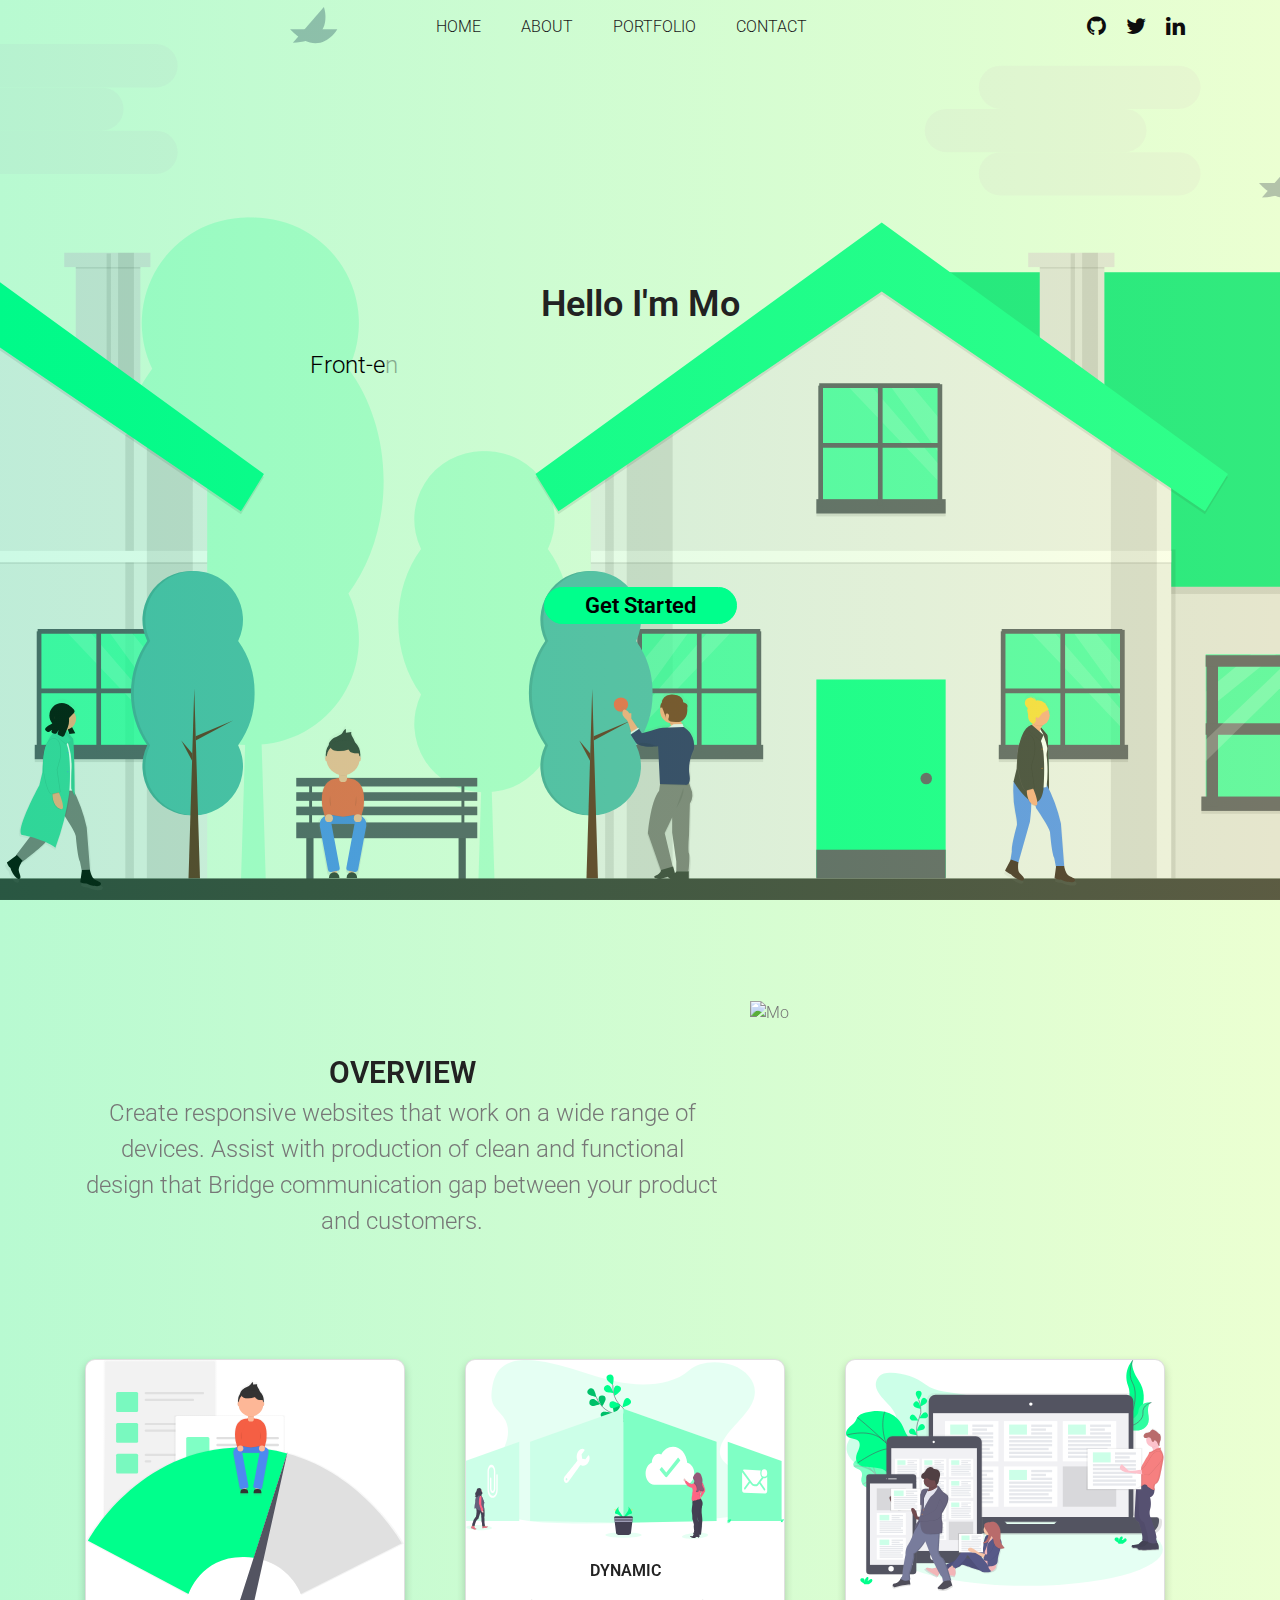
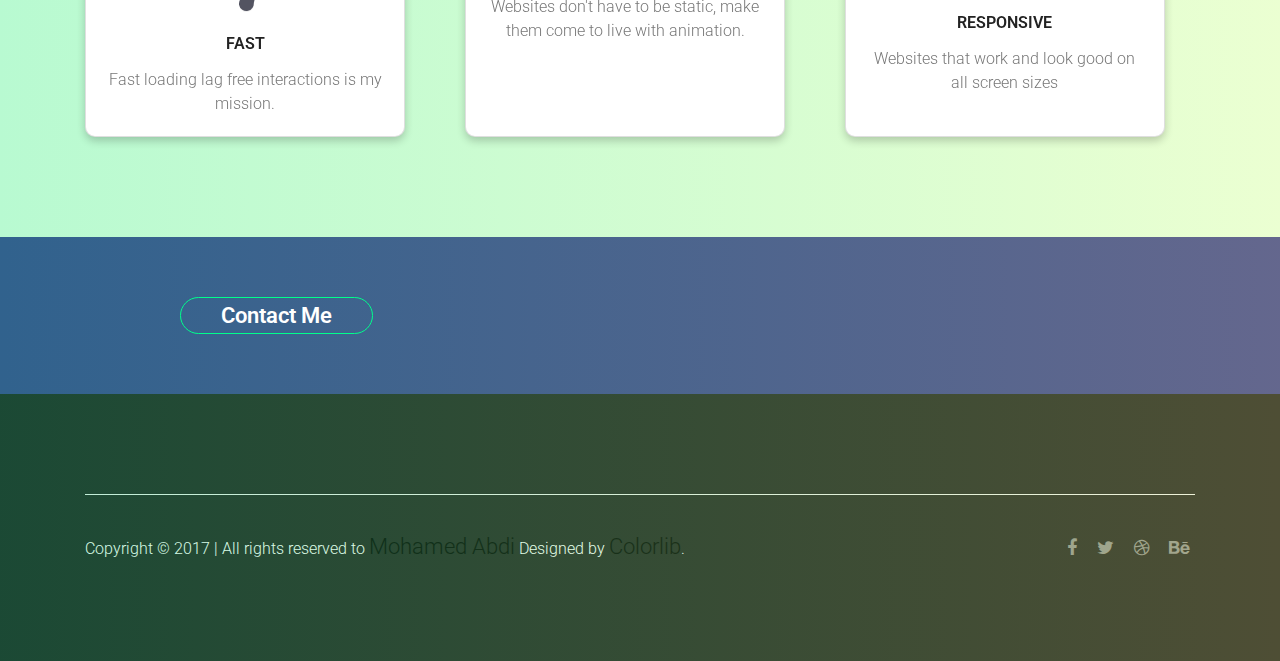
==== index.html @ d3dfbb05 "fixed contact me btn and remove unnecessary styling" ====
<!DOCTYPE html>
<html lang="en" class="no-js">
<head>
	<!-- Mobile Specific Meta -->
	<meta name="viewport" content="width=device-width, initial-scale=1.0">
	<!-- Favicon-->
	<link rel="shortcut icon" href="img/fav.png">
	<!-- Author Meta -->
	<meta name="author" content="Mo Abdi">
	<!-- Meta Description -->
	<meta name="description" content="">
	<!-- Meta Keyword -->
	<meta name="keywords" content="">
	<!-- meta character set -->
	<meta charset="UTF-8">
	<!-- Site Title -->
	<title>I'm Mo</title>

		<link href="https://fonts.googleapis.com/css?family=Poppins:300,500,600" rel="stylesheet">
		<!--
		CSS
		============================================= -->
		<!-- animation css -->
		<link rel="stylesheet" href="https://cdnjs.cloudflare.com/ajax/libs/animate.css/3.7.0/animate.min.css">
		<link href="https://unpkg.com/aos@2.3.1/dist/aos.css" rel="stylesheet">
		<!-- /animation -->
		<link rel="stylesheet" href="https://maxcdn.bootstrapcdn.com/bootstrap/4.0.0/css/bootstrap.min.css" integrity="sha384-Gn5384xqQ1aoWXA+058RXPxPg6fy4IWvTNh0E263XmFcJlSAwiGgFAW/dAiS6JXm" crossorigin="anonymous">
		<link rel="stylesheet" href="css/linearicons.css">
		<link rel="stylesheet" href="css/font-awesome.min.css">
		<link rel="stylesheet" href="css/animate.css">
		<link rel="stylesheet" href="css/bootstrap.css">
		<link rel="stylesheet" href="css/main.css">
		
	</head>
	<body>
		
		<!-- Start Header Area -->
		<header class="default-header">
			<div class="sticky-header">
				<div class="container">
					<div class="header-content d-flex justify-content-between align-items-center">
						<div class="logo">
							
						</div>
						<div class="right-bar d-flex align-items-center">
							<nav class="d-flex align-items-center ">
								<ul class="main-menu  animated fadeInDown delay-1s">
									<li><a href="#">Home</a></li>
									<li><a href="about.html">About</a></li>
									<li><a href="#protfolio">Portfolio</a></li>

									<li><a data-toggle="modal" data-target="#modalContactForm" href="#">Contact</a></li>
								</ul>
								<a href="#" class="mobile-btn"><span class="lnr lnr-menu"></span></a>
							</nav>
							
						</div>
						<div class="header-social animated flipInX delay-1s d-flex ">
								<a href="#"><i class="fa fa-github"></i></a>
								<a href="#"><i class="fa fa-twitter"></i></a>
								<a href="#"><i class="fa fa-linkedin"></i></a>
							</div>
						
					</div>
				</div>
			</div>
		</header>
		<!-- End Header Area -->
		<!-- Start Banner Area -->
		<section class="banner-area ">
			<div class="overlay overlay-bg"></div>
			<div class="container">
				<div class="row fullscreen justify-content-center align-items-center">
					<div class="col-lg-8 text-center">
						<div class="banner-content">
							
							<h1>Hello I'm Mo</h1>
							
								<div class="css-typing"></div>
							<a href="#get_started" class="primary-btn animated slideInUp banner-btn">Get Started</a>
						</div>
					</div>
				</div>
			</div>
		</section>
		<!-- End Banner Area -->


		<!-- Start  Area -->
		<section id="get_started" class="section-full gray-bg">
			<div  class="container">
				<div class="row" id="overview">
					<div class="col-lg-7">
						<div class="section-title text-center"  data-aos="flip-up" data-aos-delay="1000">
							<h2 class="text-uppercase">Overview</h2>
							<h3>Create responsive websites that work on a wide range of devices. Assist with production of clean and functional design that Bridge communication gap between your product and customers.</h3>
						</div>
					</div>
					<div class="col-lg-5">
						<img src="img/personalization.svg" data-aos="fade-up-left" data-aos-easing="linear"
     data-aos-duration="1500" class="floating-img-1" alt="Mo">
					</div>
					</div>
			</div>
			<div class="container single-service">
				<div class="row">
				
					<div class="col-md-4 single-service" data-aos="fade-up-right" data-aos-delay="400">
							<div class="card" style="width: 20rem;">
							  <img class="card-img-top" src="img/fast_loading.svg" alt="Card image cap">
							  <div class="card-body">
							    <h5 class="card-title">FAST</h5>
							    <p class="card-text">Fast loading lag free interactions is my mission.</p>
							  </div>
							</div>
					</div>
					<div class="col-md-4 single-service" data-aos="flip-right" data-aos-delay="800">
							<div class="card" style="width: 20rem;">
								  <img class="card-img-top" src="img/features_overview.svg" alt="Card image cap">
								  <div class="card-body">
								    <h5 class="card-title">DYNAMIC</h5>
								    <p class="card-text">Websites don't have to be static, make them come to live with animation.</p>
								  </div>
							</div>
					</div>
					<div class="col-md-4 single-service" data-aos="fade-up-right" data-aos-delay="400">
							<div class="card" style="width: 20rem;">
								  <img class="card-img-top" src="img/sync.svg" alt="Card image cap">
								  <div class="card-body">
								    <h5 class="card-title">RESPONSIVE</h5>
								    <p class="card-text">Websites that work and look good on all screen sizes</p>
								  </div>
							</div>
					</div>
				</div>
			</div>
		</section>
		
		
		<!-- End Product Area -->
	
	
		
		<!-- Start Cta Area -->
		<section class="cta-area">
			<div class="container">
				<div class="row justify-content-center">
					<div class="col-lg-10 d-flex no-flex-xs  align-items-center">
						
						<div class="modal fade" id="modalContactForm" tabindex="-1" role="dialog" aria-labelledby="myModalLabel" aria-hidden="true">
						  <div class="modal-dialog" role="document">
						    <div class="modal-content">
						      <div class="modal-header text-center">
						        <h4 class="modal-title w-100 font-weight-bold">Write to us</h4>
						        <div type="button" class="close" data-dismiss="modal" aria-label="Close">
						          <span aria-hidden="true">&times;</span>
						        </div>
						      </div>
						      <div class="modal-body">
						        <div class="md-form mb-1">
						          <i class="fa fa-user prefix grey-text"></i>
						          <input type="text" id="name" class="form-control validate" placeholder="Your name">
						          <label data-error="wrong" data-success="right" for="name"></label>
						        </div>

						        <div class="md-form mb-1">
						          <i class="fa fa-envelope prefix grey-text"></i>
						          <input type="email" id="email" class="form-control validate" placeholder="Your email">
						          <label data-error="wrong" data-success="right" for="email"></label>
						          <div class="help-block with-errors"></div>
						        </div>

						        <div class="md-form mb-1">
						          <i class="fa fa-tag prefix grey-text"></i>
						          <input type="text" id="subject" class="form-control validate" placeholder="Subject">
						          <label data-error="wrong" data-success="right" for="subject"></label>
						          <div class="help-block with-errors"></div>
						        </div>

						        <div class="md-form">
						          <i class="fa fa-pencil prefix grey-text"></i>
						          <textarea type="text" id="message" class="md-textarea form-control" rows="4" placeholder="Your message"></textarea>
						          <label data-error="wrong" data-success="right" for="message"></label>
						          <div class="help-block with-errors"></div>
						        </div>

						      </div>
						      <div class="modal-footer d-flex justify-content-center">
						        <button class="btn btn-unique" type="submit" name="submit">Send <i class="fa fa-paper-plane-o ml-1"></i></button>
						      </div>
						    </div>
						  </div>
						</div>

						<div class="text-center">
						  <a href="#" class="primary-btn d-inline-flex  text-white" data-toggle="modal" data-target="#modalContactForm">Contact Me</a>
						</div>
					</div>
				</div>
			</div>
		</section>
		<!-- End Cta Area -->
		<footer class="section-full">
			<div class="container">
				<div class="row">
					
					
				</div>
				<div class="footer-bottom d-flex justify-content-between align-items-center">
					<p class="footer-text text-white m-0">Copyright &copy; 2017  |  All rights reserved to <a href="#">Mohamed Abdi</a> Designed by <a href="https://colorlib.com/wp">Colorlib</a>.</p>
					<div class="footer-social d-flex align-items-center">
						<a href="#"><i class="fa fa-facebook"></i></a>
						<a href="#"><i class="fa fa-twitter"></i></a>
						<a href="#"><i class="fa fa-dribbble"></i></a>
						<a href="#"><i class="fa fa-behance"></i></a>
					</div>
				</div>
			</div>
		</footer>

		<!-- initialize AOS animation  -->
		<script src="https://unpkg.com/aos@2.3.1/dist/aos.js"></script>
		<script>
		  AOS.init();
		</script>
		
		<script src="https://code.jquery.com/jquery-3.2.1.slim.min.js" integrity="sha384-KJ3o2DKtIkvYIK3UENzmM7KCkRr/rE9/Qpg6aAZGJwFDMVNA/GpGFF93hXpG5KkN" crossorigin="anonymous"></script>
    	<script src="https://maxcdn.bootstrapcdn.com/bootstrap/4.0.0/js/bootstrap.min.js" integrity="sha384-JZR6Spejh4U02d8jOt6vLEHfe/JQGiRRSQQxSfFWpi1MquVdAyjUar5+76PVCmYl" crossorigin="anonymous"></script>
		<script src="js/vendor/jquery-2.2.4.min.js"></script>		
		<script src="js/jquery.sticky.js"></script>
		<script src="js/mixitup.min.js"></script>
		<script src="js/main.js"></script>
	</body>
</html>
---- css/linearicons.css ----
@font-face {
	font-family: 'Linearicons-Free';
	src:url('../fonts/Linearicons-Free.eot?w118d');
	src:url('../fonts/Linearicons-Free.eot?#iefixw118d') format('embedded-opentype'),
		url('../fonts/Linearicons-Free.woff2?w118d') format('woff2'),
		url('../fonts/Linearicons-Free.woff?w118d') format('woff'),
		url('../fonts/Linearicons-Free.ttf?w118d') format('truetype'),
		url('../fonts/Linearicons-Free.svg?w118d#Linearicons-Free') format('svg');
	font-weight: normal;
	font-style: normal;
}

.lnr {
	font-family: 'Linearicons-Free';
	speak: none;
	font-style: normal;
	font-weight: normal;
	font-variant: normal;
	text-transform: none;
	line-height: 1;

	/* Better Font Rendering =========== */
	-webkit-font-smoothing: antialiased;
	-moz-osx-font-smoothing: grayscale;
}

.lnr-home:before {
	content: "\e800";
}
.lnr-apartment:before {
	content: "\e801";
}
.lnr-pencil:before {
	content: "\e802";
}
.lnr-magic-wand:before {
	content: "\e803";
}
.lnr-drop:before {
	content: "\e804";
}
.lnr-lighter:before {
	content: "\e805";
}
.lnr-poop:before {
	content: "\e806";
}
.lnr-sun:before {
	content: "\e807";
}
.lnr-moon:before {
	content: "\e808";
}
.lnr-cloud:before {
	content: "\e809";
}
.lnr-cloud-upload:before {
	content: "\e80a";
}
.lnr-cloud-download:before {
	content: "\e80b";
}
.lnr-cloud-sync:before {
	content: "\e80c";
}
.lnr-cloud-check:before {
	content: "\e80d";
}
.lnr-database:before {
	content: "\e80e";
}
.lnr-lock:before {
	content: "\e80f";
}
.lnr-cog:before {
	content: "\e810";
}
.lnr-trash:before {
	content: "\e811";
}
.lnr-dice:before {
	content: "\e812";
}
.lnr-heart:before {
	content: "\e813";
}
.lnr-star:before {
	content: "\e814";
}
.lnr-star-half:before {
	content: "\e815";
}
.lnr-star-empty:before {
	content: "\e816";
}
.lnr-flag:before {
	content: "\e817";
}
.lnr-envelope:before {
	content: "\e818";
}
.lnr-paperclip:before {
	content: "\e819";
}
.lnr-inbox:before {
	content: "\e81a";
}
.lnr-eye:before {
	content: "\e81b";
}
.lnr-printer:before {
	content: "\e81c";
}
.lnr-file-empty:before {
	content: "\e81d";
}
.lnr-file-add:before {
	content: "\e81e";
}
.lnr-enter:before {
	content: "\e81f";
}
.lnr-exit:before {
	content: "\e820";
}
.lnr-graduation-hat:before {
	content: "\e821";
}
.lnr-license:before {
	content: "\e822";
}
.lnr-music-note:before {
	content: "\e823";
}
.lnr-film-play:before {
	content: "\e824";
}
.lnr-camera-video:before {
	content: "\e825";
}
.lnr-camera:before {
	content: "\e826";
}
.lnr-picture:before {
	content: "\e827";
}
.lnr-book:before {
	content: "\e828";
}
.lnr-bookmark:before {
	content: "\e829";
}
.lnr-user:before {
	content: "\e82a";
}
.lnr-users:before {
	content: "\e82b";
}
.lnr-shirt:before {
	content: "\e82c";
}
.lnr-store:before {
	content: "\e82d";
}
.lnr-cart:before {
	content: "\e82e";
}
.lnr-tag:before {
	content: "\e82f";
}
.lnr-phone-handset:before {
	content: "\e830";
}
.lnr-phone:before {
	content: "\e831";
}
.lnr-pushpin:before {
	content: "\e832";
}
.lnr-map-marker:before {
	content: "\e833";
}
.lnr-map:before {
	content: "\e834";
}
.lnr-location:before {
	content: "\e835";
}
.lnr-calendar-full:before {
	content: "\e836";
}
.lnr-keyboard:before {
	content: "\e837";
}
.lnr-spell-check:before {
	content: "\e838";
}
.lnr-screen:before {
	content: "\e839";
}
.lnr-smartphone:before {
	content: "\e83a";
}
.lnr-tablet:before {
	content: "\e83b";
}
.lnr-laptop:before {
	content: "\e83c";
}
.lnr-laptop-phone:before {
	content: "\e83d";
}
.lnr-power-switch:before {
	content: "\e83e";
}
.lnr-bubble:before {
	content: "\e83f";
}
.lnr-heart-pulse:before {
	content: "\e840";
}
.lnr-construction:before {
	content: "\e841";
}
.lnr-pie-chart:before {
	content: "\e842";
}
.lnr-chart-bars:before {
	content: "\e843";
}
.lnr-gift:before {
	content: "\e844";
}
.lnr-diamond:before {
	content: "\e845";
}
.lnr-linearicons:before {
	content: "\e846";
}
.lnr-dinner:before {
	content: "\e847";
}
.lnr-coffee-cup:before {
	content: "\e848";
}
.lnr-leaf:before {
	content: "\e849";
}
.lnr-paw:before {
	content: "\e84a";
}
.lnr-rocket:before {
	content: "\e84b";
}
.lnr-briefcase:before {
	content: "\e84c";
}
.lnr-bus:before {
	content: "\e84d";
}
.lnr-car:before {
	content: "\e84e";
}
.lnr-train:before {
	content: "\e84f";
}
.lnr-bicycle:before {
	content: "\e850";
}
.lnr-wheelchair:before {
	content: "\e851";
}
.lnr-select:before {
	content: "\e852";
}
.lnr-earth:before {
	content: "\e853";
}
.lnr-smile:before {
	content: "\e854";
}
.lnr-sad:before {
	content: "\e855";
}
.lnr-neutral:before {
	content: "\e856";
}
.lnr-mustache:before {
	content: "\e857";
}
.lnr-alarm:before {
	content: "\e858";
}
.lnr-bullhorn:before {
	content: "\e859";
}
.lnr-volume-high:before {
	content: "\e85a";
}
.lnr-volume-medium:before {
	content: "\e85b";
}
.lnr-volume-low:before {
	content: "\e85c";
}
.lnr-volume:before {
	content: "\e85d";
}
.lnr-mic:before {
	content: "\e85e";
}
.lnr-hourglass:before {
	content: "\e85f";
}
.lnr-undo:before {
	content: "\e860";
}
.lnr-redo:before {
	content: "\e861";
}
.lnr-sync:before {
	content: "\e862";
}
.lnr-history:before {
	content: "\e863";
}
.lnr-clock:before {
	content: "\e864";
}
.lnr-download:before {
	content: "\e865";
}
.lnr-upload:before {
	content: "\e866";
}
.lnr-enter-down:before {
	content: "\e867";
}
.lnr-exit-up:before {
	content: "\e868";
}
.lnr-bug:before {
	content: "\e869";
}
.lnr-code:before {
	content: "\e86a";
}
.lnr-link:before {
	content: "\e86b";
}
.lnr-unlink:before {
	content: "\e86c";
}
.lnr-thumbs-up:before {
	content: "\e86d";
}
.lnr-thumbs-down:before {
	content: "\e86e";
}
.lnr-magnifier:before {
	content: "\e86f";
}
.lnr-cross:before {
	content: "\e870";
}
.lnr-menu:before {
	content: "\e871";
}
.lnr-list:before {
	content: "\e872";
}
.lnr-chevron-up:before {
	content: "\e873";
}
.lnr-chevron-down:before {
	content: "\e874";
}
.lnr-chevron-left:before {
	content: "\e875";
}
.lnr-chevron-right:before {
	content: "\e876";
}
.lnr-arrow-up:before {
	content: "\e877";
}
.lnr-arrow-down:before {
	content: "\e878";
}
.lnr-arrow-left:before {
	content: "\e879";
}
.lnr-arrow-right:before {
	content: "\e87a";
}
.lnr-move:before {
	content: "\e87b";
}
.lnr-warning:before {
	content: "\e87c";
}
.lnr-question-circle:before {
	content: "\e87d";
}
.lnr-menu-circle:before {
	content: "\e87e";
}
.lnr-checkmark-circle:before {
	content: "\e87f";
}
.lnr-cross-circle:before {
	content: "\e880";
}
.lnr-plus-circle:before {
	content: "\e881";
}
.lnr-circle-minus:before {
	content: "\e882";
}
.lnr-arrow-up-circle:before {
	content: "\e883";
}
.lnr-arrow-down-circle:before {
	content: "\e884";
}
.lnr-arrow-left-circle:before {
	content: "\e885";
}
.lnr-arrow-right-circle:before {
	content: "\e886";
}
.lnr-chevron-up-circle:before {
	content: "\e887";
}
.lnr-chevron-down-circle:before {
	content: "\e888";
}
.lnr-chevron-left-circle:before {
	content: "\e889";
}
.lnr-chevron-right-circle:before {
	content: "\e88a";
}
.lnr-crop:before {
	content: "\e88b";
}
.lnr-frame-expand:before {
	content: "\e88c";
}
.lnr-frame-contract:before {
	content: "\e88d";
}
.lnr-layers:before {
	content: "\e88e";
}
.lnr-funnel:before {
	content: "\e88f";
}
.lnr-text-format:before {
	content: "\e890";
}
.lnr-text-format-remove:before {
	content: "\e891";
}
.lnr-text-size:before {
	content: "\e892";
}
.lnr-bold:before {
	content: "\e893";
}
.lnr-italic:before {
	content: "\e894";
}
.lnr-underline:before {
	content: "\e895";
}
.lnr-strikethrough:before {
	content: "\e896";
}
.lnr-highlight:before {
	content: "\e897";
}
.lnr-text-align-left:before {
	content: "\e898";
}
.lnr-text-align-center:before {
	content: "\e899";
}
.lnr-text-align-right:before {
	content: "\e89a";
}
.lnr-text-align-justify:before {
	content: "\e89b";
}
.lnr-line-spacing:before {
	content: "\e89c";
}
.lnr-indent-increase:before {
	content: "\e89d";
}
.lnr-indent-decrease:before {
	content: "\e89e";
}
.lnr-pilcrow:before {
	content: "\e89f";
}
.lnr-direction-ltr:before {
	content: "\e8a0";
}
.lnr-direction-rtl:before {
	content: "\e8a1";
}
.lnr-page-break:before {
	content: "\e8a2";
}
.lnr-sort-alpha-asc:before {
	content: "\e8a3";
}
.lnr-sort-amount-asc:before {
	content: "\e8a4";
}
.lnr-hand:before {
	content: "\e8a5";
}
.lnr-pointer-up:before {
	content: "\e8a6";
}
.lnr-pointer-right:before {
	content: "\e8a7";
}
.lnr-pointer-down:before {
	content: "\e8a8";
}
.lnr-pointer-left:before {
	content: "\e8a9";
}
---- css/main.css ----
@import url('https://fonts.googleapis.com/css?family=Roboto:400,400i&subset=cyrillic');
/*--------------------------- Color variations ----------------------*/
/* Medium Layout: 1280px */
/* Tablet Layout: 768px */
/* Mobile Layout: 320px */
/* Wide Mobile Layout: 480px */
/* =================================== */
/*  Basic Style 
/* =================================== */
::-webkit-input-placeholder {
  /* WebKit, Blink, Edge */
  color: #cccccc;
  font-weight: 200;
}

:-moz-placeholder {
  /* Mozilla Firefox 4 to 18 */
  color: #cccccc;
  opacity: 1;
  font-weight: 300;
}

::-moz-placeholder {
  /* Mozilla Firefox 19+ */
  color: #cccccc;
  opacity: 1;
  font-weight: 300;
}

:-ms-input-placeholder {
  /* Internet Explorer 10-11 */
  color: #cccccc;
  font-weight: 300;
}

::-ms-input-placeholder {
  /* Microsoft Edge */
  color: #cccccc;
  font-weight: 300;
}
* {
  margin: 0;
  padding: 0;
 }

body {
  color: #777777;
  font-family: 'Roboto', sans-serif;
  font-size: 16px;
  font-weight: 300;
  line-height: 1.5em;
  position: relative;
}

ol, ul {
  margin: 0;
  padding: 0;
  list-style: none;
}

select {
  display: block;
}

figure {
  margin: 0;
}

a {
  -webkit-transition: all 0.3s ease 0s;
  -moz-transition: all 0.3s ease 0s;
  -o-transition: all 0.3s ease 0s;
  transition: all 0.3s ease 0s;
}

iframe {
  border: 0;
}

a, a:focus, a:hover {
  text-decoration: none;
  outline: 0;
  color: #777777;
}

.btn.active.focus,
.btn.active:focus,
.btn.focus,
.btn.focus:active,
.btn:active:focus,
.btn:focus {
  text-decoration: none;
  outline: 0;
}

.card-panel {
  margin: 0;
  padding: 60px;
}

/**
 *  Typography
 *
 **/
.btn i, .btn-large i, .btn-floating i, .btn-large i, .btn-flat i {
  font-size: 1em;
  line-height: inherit;
}

.gray-bg {
  background: rgb(230, 255, 230);
}

h1, h2, h3,
h4, h5, h6 {
  font-family: "Roboto", sans-serif;
  color: #222222;
  line-height: 1.5em;
  margin-bottom: 0;
  margin-top: 0;
  font-weight: 600;
}

.h1, .h2, .h3,
.h4, .h5, .h6 {
  margin-bottom: 0;
  margin-top: 0;
  font-family: "Roboto", sans-serif;
  font-weight: 600;
  color: #222222;
}

h1, .h1 {
  font-size: 36px;
}

h2, .h2 {
  font-size: 30px;
}

h3, .h3 {
  font-size: 24px;
}

h4, .h4 {
  font-size: 18px;
}

h5, .h5 {
  font-size: 16px;
}

h6, .h6 {
  font-size: 14px;
  color: #222222;
}

td, th {
  border-radius: 0px;
}

/**
 * For modern browsers
 * 1. The space content is one way to avoid an Opera bug when the
 *    contenteditable attribute is included anywhere else in the document.
 *    Otherwise it causes space to appear at the top and bottom of elements
 *    that are clearfixed.
 * 2. The use of `table` rather than `block` is only necessary if using
 *    `:before` to contain the top-margins of child elements.
 */
.clear::before, .clear::after {
  content: " ";
  display: table;
}

.clear::after {
  clear: both;
}



.text-white {
  color: #fff;
}

.transition {
  -webkit-transition: all 0.3s ease 0s;
  -moz-transition: all 0.3s ease 0s;
  -o-transition: all 0.3s ease 0s;
  transition: all 0.3s ease 0s;
}

.section-full {
  padding: 100px 0;
}

.section-half {
  padding: 75px 0;
}

.overlay {
  position: absolute;
  left: 0;
  right: 0;
  top: 0;
  bottom: 0;
}

.container.fullwidth {
  width: 100%;
}

.section-bg {
  background: #f9fafc;
}

@media (max-width: 767px) {
  .no-flex-xs {
    display: block !important;
  }
}

.row.no-margin {
  margin-left: 0;
  margin-right: 0;
}

.primary-btn {
  line-height: 35px;
  padding: 0 40px;
  border-radius: 20px;
  background: transparent;
  border: 1px solid #00ff8c;
  color: #000;
  display: inline-block;
  font-weight: 600;
  -webkit-transition: all 0.3s ease 0s;
  -moz-transition: all 0.3s ease 0s;
  -o-transition: all 0.3s ease 0s;
  transition: all 0.3s ease 0s;
  cursor: pointer;
}

.primary-btn:focus {
  outline: none;
}

.primary-btn.banner-btn {
  background: #00ff8c;
  color: #000;
  margin-top: 150px;
}

.primary-btn span {
  margin-left: 15px;
}

.primary-btn:hover {
  background: #00ff8c;
  color: #fff;
  box-shadow: 0px 10px 20px 0px rgba(60, 64, 143, 0.2);
}

.section-title {
  margin-top: 50px;
  padding-bottom: 70px;
}

.section-title h3 {
  font-weight: 300;
  font-size: 24px;
  color: #777777;
}

.section-title h3 b {
  font-weight: 300;
  color: #222222;
}



/************************/
/* structure de la page */
/************************/


.default-header {
  position: absolute;
  top: 0;
  left: 0;
  width: 100%;
  z-index: 9;
}

.default-header .right-bar {
  position: relative;
}

.default-header nav .main-menu {
  display: -webkit-box;
  display: -webkit-flex;
  display: -moz-flex;
  display: -ms-flexbox;
  display: flex;
  -webkit-box-align: center;
  -ms-flex-align: center;
  -webkit-align-items: center;
  -moz-align-items: center;
  align-items: center;
}
.main-menu {
  margin-left:80px;
}

@media (max-width: 767px) {
  .default-header nav .main-menu {
    display: none;
  }
}

.default-header nav .main-menu a {
  display: inline-block;
  color: rgba(255, 255, 255, 0.5);
  margin: 0 18px;
  text-transform: uppercase;
  font-size: 16px;
}

@media (max-width: 991px) {
  .default-header nav .main-menu a {
    margin: 0 5px;
  }
}

.default-header nav .main-menu a:hover {
  border-bottom: 2px solid #000;
}

.default-header nav .mobile-btn {
  display: none;
  font-size: 36px;
  color: rgb(13, 13, 13) ;
}

@media (max-width: 767px) {
  .default-header .main-menu {
    -webkit-box-direction: normal;
    -webkit-box-orient: vertical;
    -webkit-flex-direction: column;
    -moz-flex-direction: column;
    -ms-flex-direction: column;
    flex-direction: column;
    position: absolute;
    top: 40px;
    right: 0;
    background: #262626;
    padding: 30px 20px;
  }
  .default-header .main-menu a {
    margin: 5px 20px !important;
  }
  .default-header .mobile-btn {
    display: block !important;
    font-size: 30px !important;
    position: fixed;
    top: 10px;
    left: 5px;
  }
}

.sticky-header {
  padding: 15px 0;
}

.is-sticky .sticky-header {
  background: -moz-linear-gradient(left, rgba(60, 64, 143, 0.95) 0%, rgba(91, 97, 207, 0.95) 100%);
  background: -webkit-linear-gradient(left, rgba(60, 64, 143, 0.95) 0%, rgba(91, 97, 207, 0.95) 100%);
  background: linear-gradient(to top, rgb(0,255,140) 0%, rgb(0,255,140) 100%);
}
.sticky-header nav .main-menu a {
  display: inline-block;
  color: rgb(26, 26, 26);
  margin: 0 20px;
  text-transform: uppercase;
  font-size: 16px;
}


.header-social a:hover {
  color: #00ff8c;
}

/* add media query*/
.header-social a {
  margin: 0 5px;
  padding: 0 5px;
  display: inline-block;
  color: rgb(13, 13, 13);
}

.header-social a:hover {
  color: #00ff8c;
}
@media screen and all(max-width: 768px) {
  .header-social {
    position: relative;
    right: 60px;
  }
}


.footer-social {
  margin-right: -5px;
}

.footer-social a {
  font-size: 18px;
  margin: 0 5px;
  padding: 0 5px;
  display: inline-block;
  color: rgba(255, 255, 255, 0.5);
}

.footer-social a:hover {
  color: #00ff8c;
}

.banner-area {
  background: url(../img/ordinary_day.svg);
  background-color: rgb(230, 255, 230);
  
    
    /* Center and scale the image nicely */
    background-position: center ;
    background-repeat: no-repeat;
    background-size: cover;

}
@media screen and (max-width: 768px) {
  .banner-area {
  background: url(../img/ordinary_day.svg);
  background-color: rgb(230, 255, 230);
  
    
    /* Center and scale the image nicely */
    background-position: center ;
    background-repeat: no-repeat;
    background-size: contain;

}
  .banner-content, .css-typing {
    font-size: 50%;
    position: relative;
    bottom: 20px;

  }
}



.overlay-bg {
  background: -moz-linear-gradient(left, rgb(255, 255, 128) 0%, rgb(0, 230, 126) 100%);
  background: -webkit-linear-gradient(left, rgb(255, 255, 128) 0%, rgb(0, 230, 126) 100%);
  background: linear-gradient(to left, rgb(255, 255, 128) 0%, rgb(0, 230, 126) 100%);
  opacity: 0.2;
}

.css-typing {
  margin-top: 10px;
  color:  #000;
  font-size: 24px;
  letter-spacing: 3;
  line-height: 2;
}
/*about me card */
.card {
    box-shadow: 0 4px 8px 0 rgba(0, 0, 0, 0.2);
    width: 350px;
    height:100%;
    margin-bottom: 0;
    text-align: center;
    border-radius: 10px;
}

.title {
    color: grey;
    font-size: 18px;
}

button {
    border: none;
    display: inline-block;
    padding: 8px;
    color: white;
    background-color: #000;
    text-align: center;
    cursor: pointer;
    width: 100%;
    font-size: 18px;
    border-bottom-left-radius: 10px;
    border-bottom-right-radius: 10px;
}

a {
    text-decoration: none;
    font-size: 22px;
    color: black;

}
 a:hover {
    color: #00ff8c;
}
#overview  {
  margin-bottom: 50px;
}
.floating-img-1 {
  width:100%;
  height:100%;
  
    
}
.floating-img-2 {
  width:30%;
  height:30%;
  position: absolute;
    bottom: 0;
    right: 30%;
    font-size: 18px;
    z-index: 1;
}
@media (max-width: 679px) {
  .floating-img-2 {
    width:30%;
    height:30%;
    position: absolute;
    bottom: 0;
    margin-top: 20px;
    font-size: 14px;
   
}
}


.cta-area {
  background: #3d4191;
  padding: 60px 0;
}

@media (max-width: 767px) {
  .cta-area .primary-btn {
    margin-top: 10px;
  }
}

footer {
  background: #222222;
}

footer .footer-nav {
  margin-top: -7px;
}

footer .footer-nav li {
  margin-top: 8px;
}

footer .footer-nav li a:hover {
  color: #00ff8c;
}



.single-footer-widget {
  margin-bottom: 30px;
}

.footer-bottom {
  padding-top: 40px;
  border-top: 1px solid #eee;
}

.footer-bottom .footer-text a:hover {
  color: #00ff8c;
}
/*
* {
  background: #000 !important;
  color: #0f0 !important;
  outline: solid #f00 1px !important;
}
*/
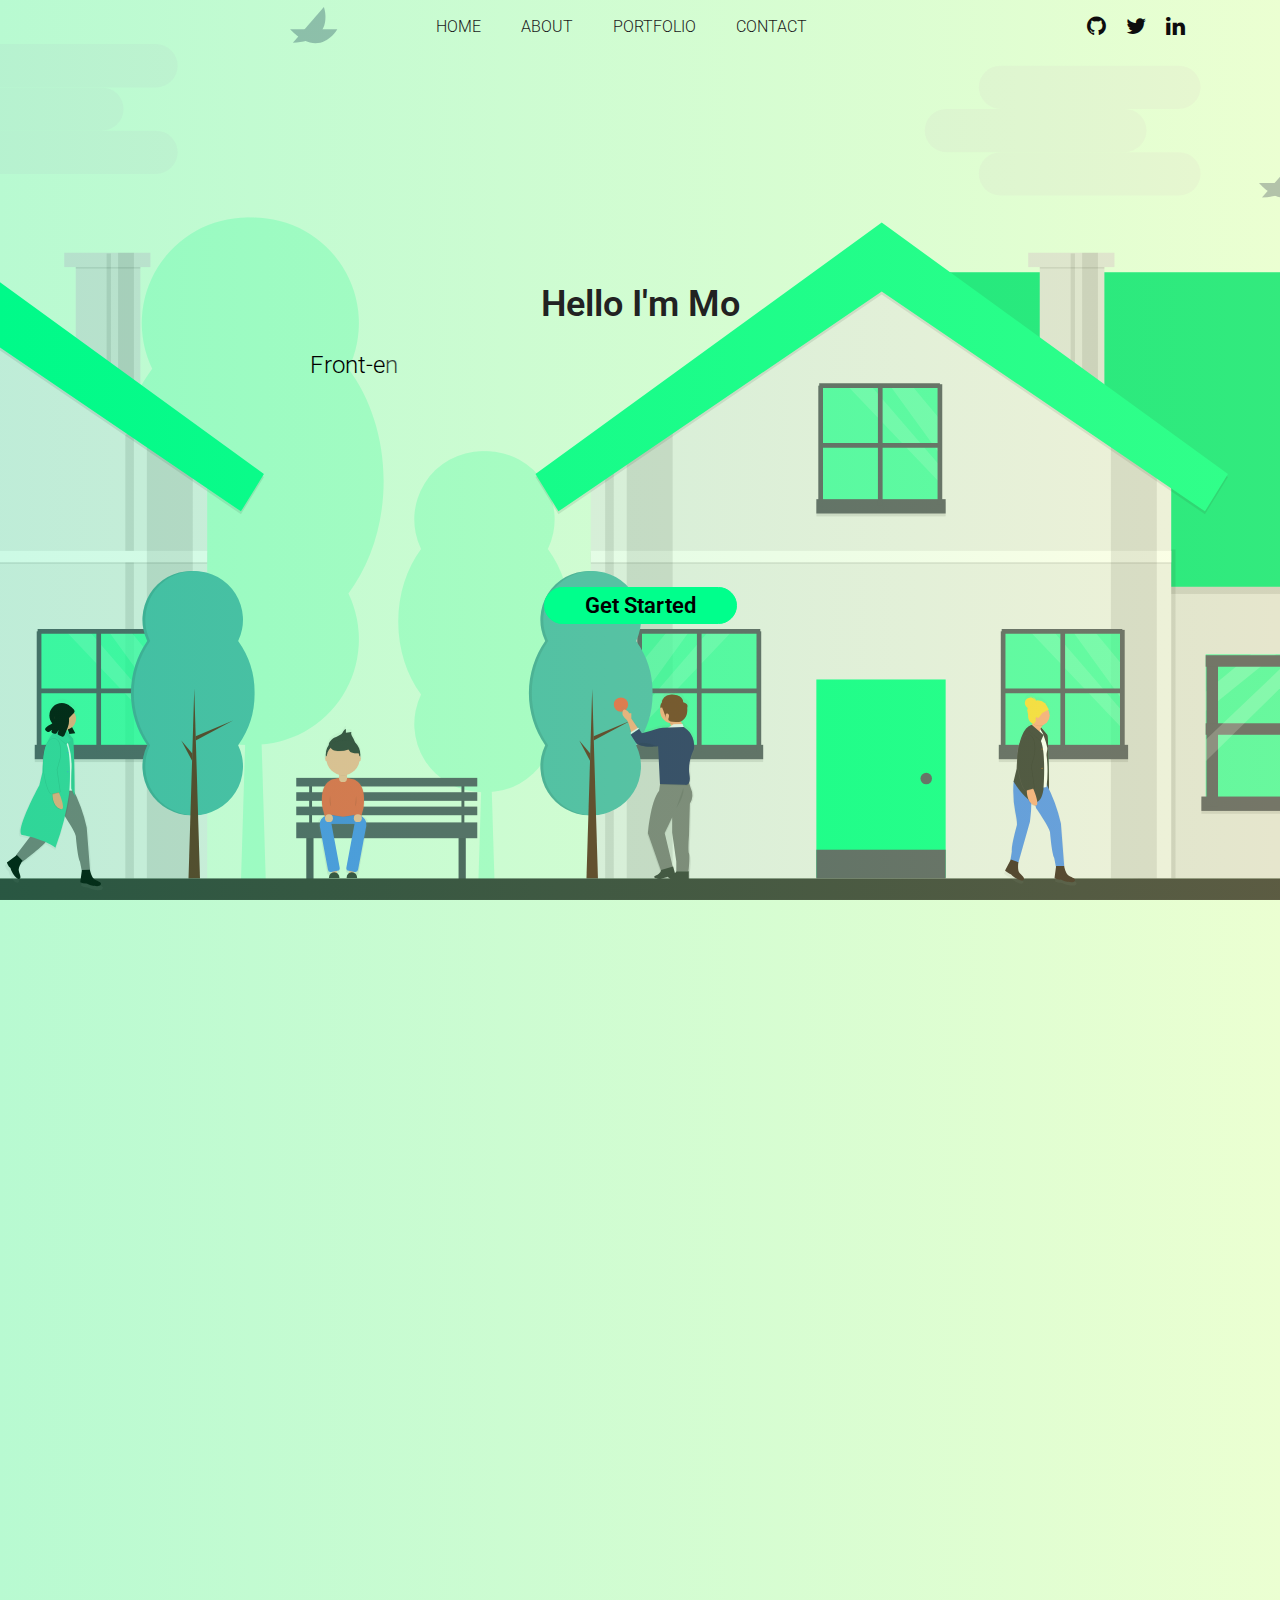
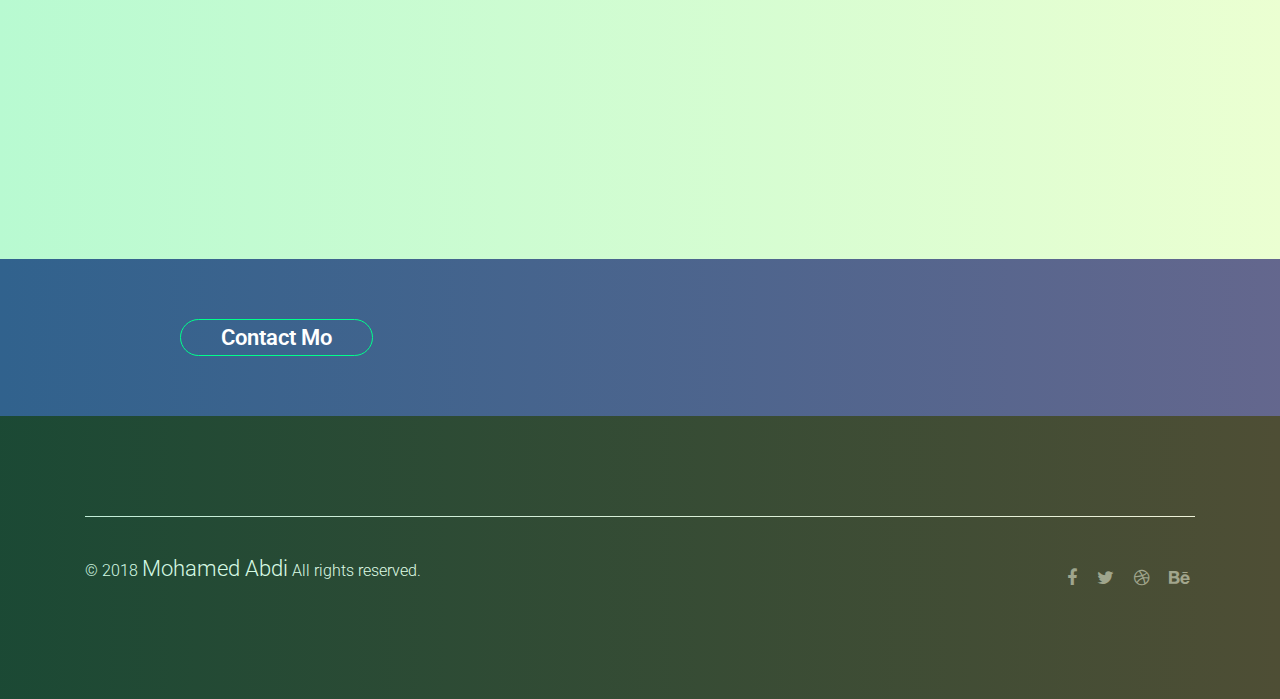
==== commit ce27edea: "Added my services section" ====
--- a/index.html
+++ b/index.html
@@ -106,7 +106,7 @@
 				<div class="row">
 				
 					<div class="col-md-4 single-service" data-aos="fade-up-right" data-aos-delay="400">
-							<div class="card" style="width: 20rem;">
+							<div class="card" style="width: 20rem; height: 25rem;">
 							  <img class="card-img-top" src="img/fast_loading.svg" alt="Card image cap">
 							  <div class="card-body">
 							    <h5 class="card-title">FAST</h5>
@@ -116,6 +116,7 @@
 					</div>
 					<div class="col-md-4 single-service" data-aos="flip-right" data-aos-delay="800">
 							<div class="card" style="width: 20rem;">
+								<br>
 								  <img class="card-img-top" src="img/features_overview.svg" alt="Card image cap">
 								  <div class="card-body">
 								    <h5 class="card-title">DYNAMIC</h5>
@@ -151,7 +152,7 @@
 						  <div class="modal-dialog" role="document">
 						    <div class="modal-content">
 						      <div class="modal-header text-center">
-						        <h4 class="modal-title w-100 font-weight-bold">Write to us</h4>
+						        <h4 class="modal-title w-100 font-weight-bold">Drop me a line</h4>
 						        <div type="button" class="close" data-dismiss="modal" aria-label="Close">
 						          <span aria-hidden="true">&times;</span>
 						        </div>
@@ -192,8 +193,8 @@
 						  </div>
 						</div>
 
-						<div class="text-center">
-						  <a href="#" class="primary-btn d-inline-flex  text-white" data-toggle="modal" data-target="#modalContactForm">Contact Me</a>
+						<div>
+						  <a href="#" id="contact-btn" class="primary-btn text-white" data-toggle="modal" data-target="#modalContactForm">Contact Mo</a>
 						</div>
 					</div>
 				</div>
@@ -207,7 +208,7 @@
 					
 				</div>
 				<div class="footer-bottom d-flex justify-content-between align-items-center">
-					<p class="footer-text text-white m-0">Copyright &copy; 2017  |  All rights reserved to <a href="#">Mohamed Abdi</a> Designed by <a href="https://colorlib.com/wp">Colorlib</a>.</p>
+					<p class="footer-text text-white"> &copy; 2018  <a href="index.html" class="text-white">Mohamed Abdi</a> All rights reserved.</p>
 					<div class="footer-social d-flex align-items-center">
 						<a href="#"><i class="fa fa-facebook"></i></a>
 						<a href="#"><i class="fa fa-twitter"></i></a>
--- a/css/main.css
+++ b/css/main.css
@@ -476,15 +476,18 @@
 /*about me card */
 .card {
     box-shadow: 0 4px 8px 0 rgba(0, 0, 0, 0.2);
-    width: 350px;
+    width: auto;
+    max-width: 320px;
     height:100%;
     margin-bottom: 0;
     text-align: center;
     border-radius: 10px;
 }
 
+
+
 .title {
-    color: grey;
+    color: #000;
     font-size: 18px;
 }
 
@@ -540,7 +543,246 @@
    
 }
 }
-
+#myServices{
+  text-align: center;
+  font-family: "Roboto", sans-serif;
+
+}
+#myServices .col-lg-4 {
+  font-size: 18px;
+  margin-top: 40px;
+}
+#myServices .icon {
+  font-size: 40px;
+  color: #000;
+}
+
+/*skill bar */
+#SkillBox {
+    font-size: 20px;
+    font-family: 'Indie Flower', cursive;
+    width: 95%;
+    height: auto;
+    margin: 40px auto;
+    background-color: #fff;
+    //border: 1px solid #cdcdcd;
+    padding: 10px;
+    border-radius:20px;
+    -o-border-radius:20px;
+    -webkit-border-radius:20px;
+    -ms-border-radius:20px;
+    -moz-border-radius:20px;  
+}
+#SkillBox img {
+    width: 20%;
+    height: 10%;
+    margin: auto 35%;
+    padding: 10px;
+}
+.SkillBar {
+    width: 90%;
+    height: 50px;
+    position: relative;
+    background: rgba(17, 17, 17, .3);
+    margin: 20px auto;
+}
+#Skill-HTML {
+    width: 90%;
+    animation: Animate-HTML 4s;
+    -webkit-animation: Animate-HTML 4s;
+    -moz-animation: Animate-HTML 4s;
+    -o-animation: Animate-HTML 4s;
+    height: 50px;
+    position: absolute;
+    background-color: #ea8564;
+}
+@keyframes Animate-HTML {
+    from {
+    width: 10px;
+}
+to {
+    width: 90%}
+}@-webkit-keyframes Animate-HTML {
+    from {
+    width: 10px;
+}
+to {
+    width: 90%}
+}@-moz-keyframes Animate-HTML {
+    from {
+    width: 10px;
+}
+to {
+    width: 100%}
+}@-o-keyframes Animate-HTML {
+    from {
+    width: 10px;
+}
+to {
+    width: 100%}
+}#Skill-CSS {
+    animation: Animate-CSS 5s;
+    -webkit-animation: Animate-CSS 5s;
+    -moz-animation: Animate-CSS 5s;
+    -o-animation: Animate-CSS 5s;
+    width: 80%;
+    height: 50px;
+    position: absolute;
+    background-color: #55a69f;
+}
+@keyframes Animate-CSS {
+    from {
+    width: 10px;
+}
+to {
+    width: 70%}
+}@-webkit-keyframes Animate-CSS {
+    from {
+    width: 10px;
+}
+to {
+    width: 70%}
+}@-moz-keyframes Animate-CSS {
+    from {
+    width: 10px;
+}
+to {
+    width: 70%}
+}@-o-keyframes Animate-CSS {
+    from {
+    width: 10px;
+}
+to {
+    width: 70%}
+}#Skill-jQuery {
+    animation: Animate-jQuery 5s;
+    -webkit-animation: Animate-jQuery 5s;
+    -moz-animation: Animate-jQuery 5s;
+    -o-animation: Animate-jQuery 5s;
+    width: 50%;
+    height: 50px;
+    position: absolute;
+    background-color: #99856d;
+}
+@keyframes Animate-jQuery {
+    from {
+    width: 10px;
+}
+to {
+    width: 50%}
+}@-webkit-keyframes Animate-jQuery {
+    from {
+    width: 10px;
+}
+to {
+    width: 50%}
+}@-moz-keyframes Animate-jQuery {
+    from {
+    width: 10px;
+}
+to {
+    width: 50%}
+}@-o-keyframes Animate-jQuery {
+    from {
+    width: 10px;
+}
+to {
+    width: 50%}
+}#Skill-JS {
+    animation: Animate-JS 4s;
+    -webkit-animation: Animate-JS 4s;
+    -moz-animation: Animate-JS 4s;
+    -o-animation: Animate-JS 4s;
+    width: 40%;
+    height: 50px;
+    position: absolute;
+    background-color: #c44e45;
+}
+@keyframes Animate-JS {
+    from {
+    width: 10px;
+}
+to {
+    width: 40%}
+}@-webkit-keyframes Animate-JS {
+    from {
+    width: 10px;
+}
+to {
+    width: 40%}
+}@-moz-keyframes Animate-JS {
+    from {
+    width: 10px;
+}
+to {
+    width: 40%}
+}@-o-keyframes Animate-JS {
+    from {
+    width: 10px;
+}
+to {
+    width: 65%}
+}#Skill-python {
+    animation: Animate-python 4s;
+    -webkit-animation: Animate-python 4s;
+    -moz-animation: Animate-python 4s;
+    -o-animation: Animate-python 4s;
+    width: 40%;
+    height: 50px;
+    position: absolute;
+    background-color: #5aa669;
+}
+@keyframes Animate-python {
+    from {
+    width: 10px;
+}
+to {
+    width: 40%}
+}@-webkit-keyframes Animate-python {
+    from {
+    width: 10px;
+}
+to {
+    width: 40%}
+}@-moz-keyframes Animate-python {
+    from {
+    width: 10px;
+}
+to {
+    width: 40%}
+}@-o-keyframes Animate-python {
+    from {
+    width: 10px;
+}
+to {
+    width: 40%}
+
+}.Skill-Area {
+    z-index: 1;
+    float: left;
+    //position: absolute;
+    margin-top: 15px;
+    margin-left: 10px;
+    text-shadow: none;
+    color: #fff;
+    //font-family: Lato-Regular, sans-serif;
+    font-size: 14px;
+}
+.PercentText {
+    z-index: 3;
+    position: relative;
+    padding-right: 8px;
+    margin-top: 15px;
+    float: right;
+    text-shadow: none;
+    color: #fff;
+    //font-family: Lato-Regular, sans-serif;
+    font-size: 14px;
+}
+.scrollable {
+  height:400px;
+  overflow-y: scroll;
+}
 
 .cta-area {
   background: #3d4191;
@@ -583,10 +825,9 @@
 .footer-bottom .footer-text a:hover {
   color: #00ff8c;
 }
-/*
-* {
+
+/** {
   background: #000 !important;
   color: #0f0 !important;
   outline: solid #f00 1px !important;
-}
-*/+}*/
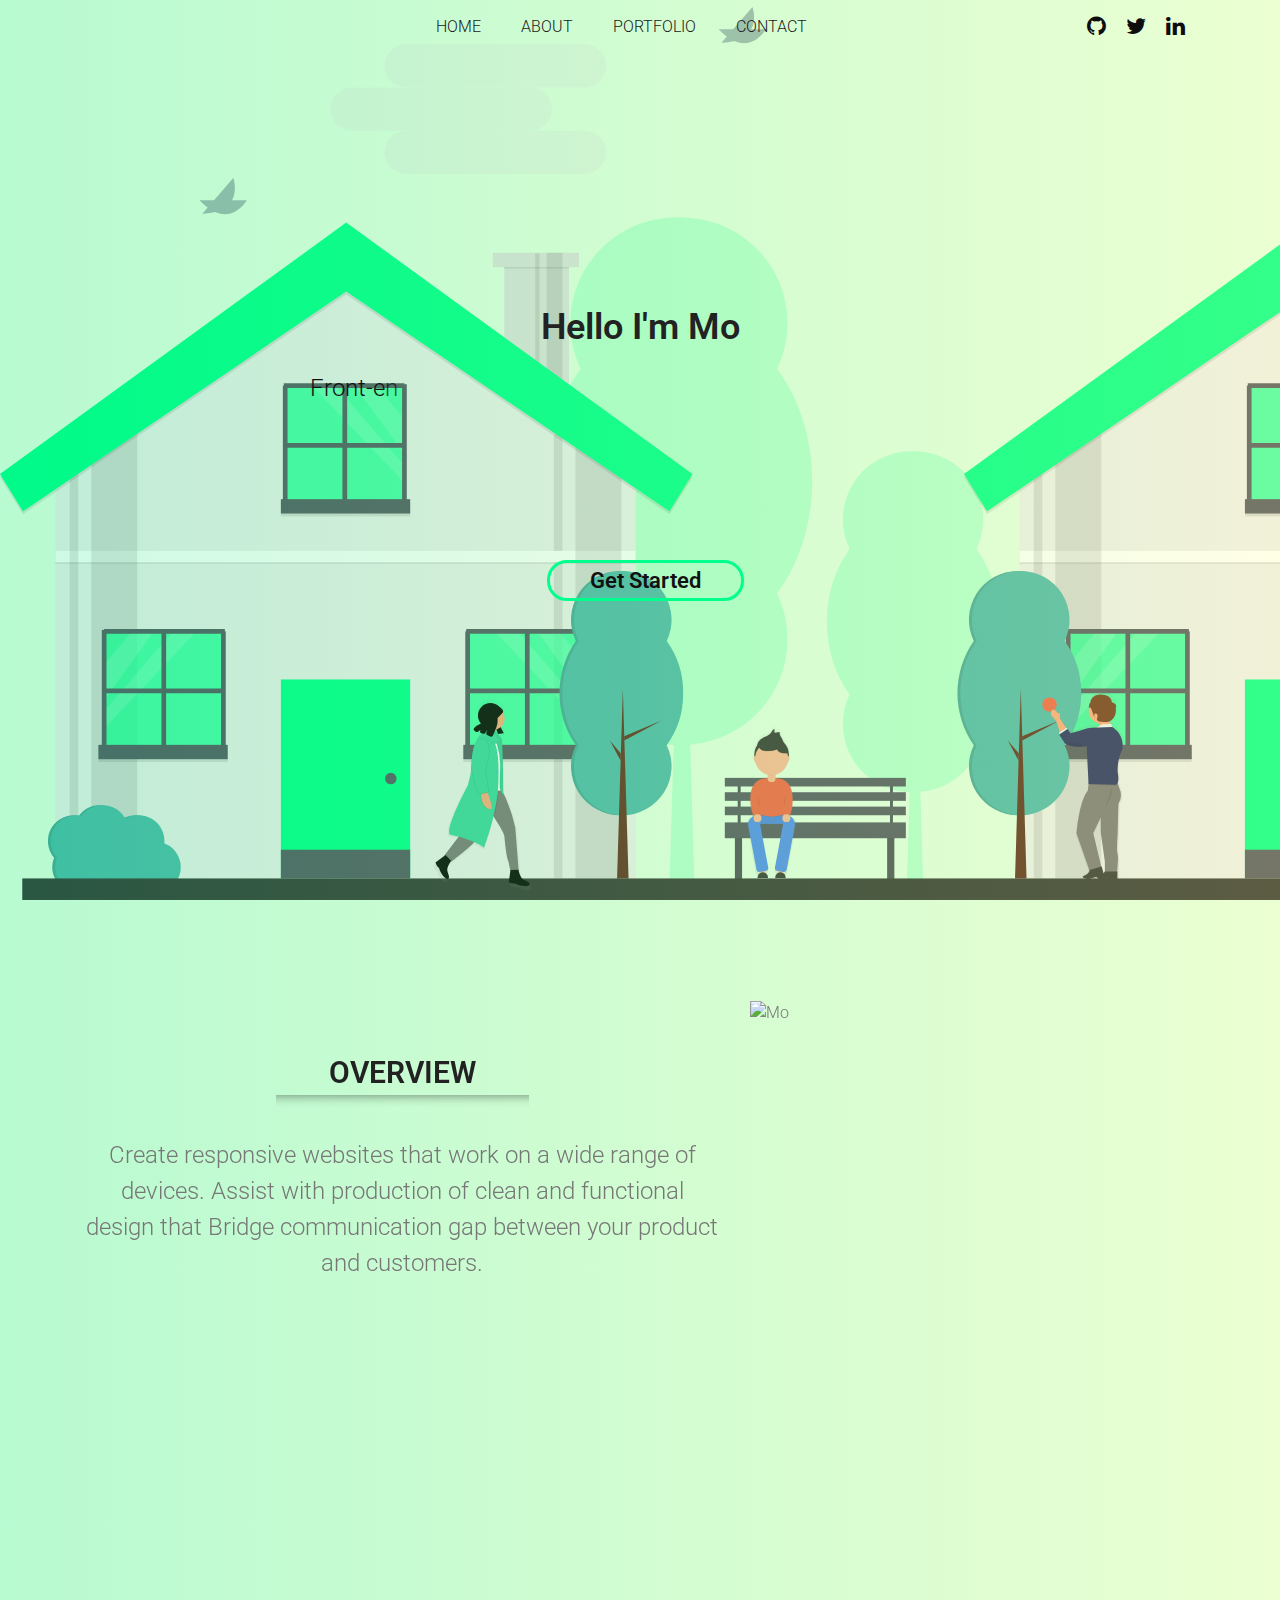
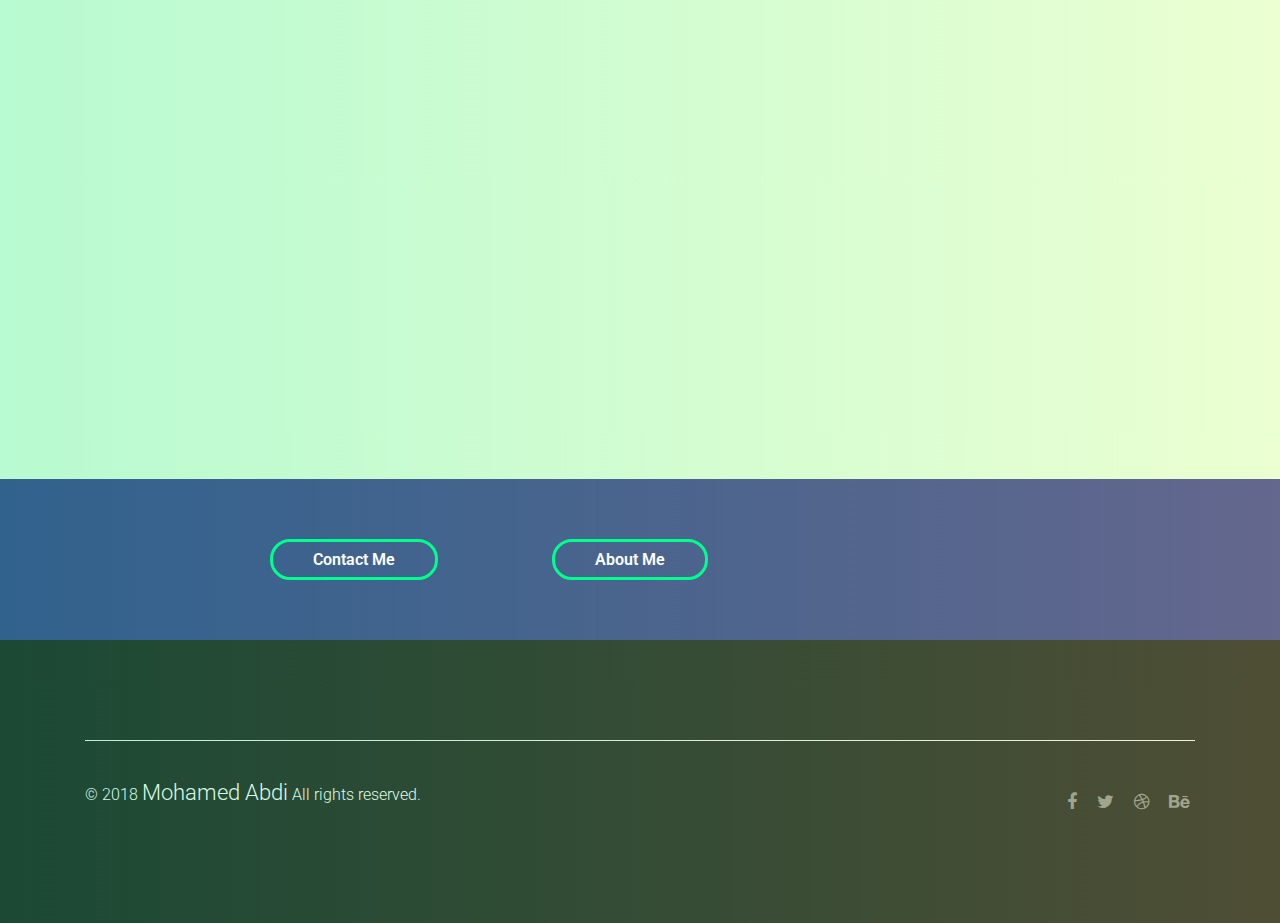
==== commit caa40858: "Added my skills section" ====
--- a/index.html
+++ b/index.html
@@ -75,8 +75,7 @@
 						<div class="banner-content">
 							
 							<h1>Hello I'm Mo</h1>
-							
-								<div class="css-typing"></div>
+							<div class="css-typing"></div>
 							<a href="#get_started" class="primary-btn animated slideInUp banner-btn">Get Started</a>
 						</div>
 					</div>
@@ -93,20 +92,25 @@
 					<div class="col-lg-7">
 						<div class="section-title text-center"  data-aos="flip-up" data-aos-delay="1000">
 							<h2 class="text-uppercase">Overview</h2>
+							<hr class="style-four">
 							<h3>Create responsive websites that work on a wide range of devices. Assist with production of clean and functional design that Bridge communication gap between your product and customers.</h3>
 						</div>
 					</div>
 					<div class="col-lg-5">
-						<img src="img/personalization.svg" data-aos="fade-up-left" data-aos-easing="linear"
+						<img src="img/personalization.svg" data-aos="fade-up-right" data-aos-easing="linear"
      data-aos-duration="1500" class="floating-img-1" alt="Mo">
 					</div>
 					</div>
 			</div>
-			<div class="container single-service">
-				<div class="row">
+			
+		</section>		
+		<!-- End Product Area -->
+		<section class="section-full gray-bg">
+			<div class="container">
+					<div class="row">
 				
 					<div class="col-md-4 single-service" data-aos="fade-up-right" data-aos-delay="400">
-							<div class="card" style="width: 20rem; height: 25rem;">
+							<div class="card">
 							  <img class="card-img-top" src="img/fast_loading.svg" alt="Card image cap">
 							  <div class="card-body">
 							    <h5 class="card-title">FAST</h5>
@@ -115,7 +119,7 @@
 							</div>
 					</div>
 					<div class="col-md-4 single-service" data-aos="flip-right" data-aos-delay="800">
-							<div class="card" style="width: 20rem;">
+							<div class="card">
 								<br>
 								  <img class="card-img-top" src="img/features_overview.svg" alt="Card image cap">
 								  <div class="card-body">
@@ -125,7 +129,7 @@
 							</div>
 					</div>
 					<div class="col-md-4 single-service" data-aos="fade-up-right" data-aos-delay="400">
-							<div class="card" style="width: 20rem;">
+							<div class="card">
 								  <img class="card-img-top" src="img/sync.svg" alt="Card image cap">
 								  <div class="card-body">
 								    <h5 class="card-title">RESPONSIVE</h5>
@@ -136,10 +140,6 @@
 				</div>
 			</div>
 		</section>
-		
-		
-		<!-- End Product Area -->
-	
 	
 		
 		<!-- Start Cta Area -->
@@ -193,12 +193,22 @@
 						  </div>
 						</div>
 
-						<div>
-						  <a href="#" id="contact-btn" class="primary-btn text-white" data-toggle="modal" data-target="#modalContactForm">Contact Mo</a>
-						</div>
-					</div>
-				</div>
-			</div>
+						<div class="row">
+							<div class="col-md-6">
+								<div>
+								  <a href="#" id="contact-btn" class="primary-btn btn text-white" data-toggle="modal" data-target="#modalContactForm">Contact Me</a>
+								</div>
+						</div>
+						<div class="col-md-6">
+								<div>
+								  <a href="about.html" class="primary-btn btn text-white">About Me</a>
+								</div>
+							</div>
+						
+					</div>
+				</div>
+			</div>
+		</div>
 		</section>
 		<!-- End Cta Area -->
 		<footer class="section-full">
@@ -208,7 +218,7 @@
 					
 				</div>
 				<div class="footer-bottom d-flex justify-content-between align-items-center">
-					<p class="footer-text text-white"> &copy; 2018  <a href="index.html" class="text-white">Mohamed Abdi</a> All rights reserved.</p>
+					<p class="text-white"> &copy; 2018  <a href="index.html" class="text-white">Mohamed Abdi</a> All rights reserved.</p>
 					<div class="footer-social d-flex align-items-center">
 						<a href="#"><i class="fa fa-facebook"></i></a>
 						<a href="#"><i class="fa fa-twitter"></i></a>
--- a/css/main.css
+++ b/css/main.css
@@ -205,6 +205,7 @@
   right: 0;
   top: 0;
   bottom: 0;
+
 }
 
 .container.fullwidth {
@@ -230,8 +231,10 @@
   line-height: 35px;
   padding: 0 40px;
   border-radius: 20px;
+  margin: 0 auto;
+  margin-left: 90px;
   background: transparent;
-  border: 1px solid #00ff8c;
+  border: 3px solid #00ff8c;
   color: #000;
   display: inline-block;
   font-weight: 600;
@@ -247,9 +250,11 @@
 }
 
 .primary-btn.banner-btn {
-  background: #00ff8c;
-  color: #000;
-  margin-top: 150px;
+  background: transparent;
+  color: #111;
+  margin-top: 100px;
+  margin-left: 10px;
+
 }
 
 .primary-btn span {
@@ -258,7 +263,7 @@
 
 .primary-btn:hover {
   background: #00ff8c;
-  color: #fff;
+  color: #111;
   box-shadow: 0px 10px 20px 0px rgba(60, 64, 143, 0.2);
 }
 
@@ -428,29 +433,25 @@
 
 .banner-area {
   background: url(../img/ordinary_day.svg);
-  background-color: rgb(230, 255, 230);
-  
-    
-    /* Center and scale the image nicely */
-    background-position: center ;
-    background-repeat: no-repeat;
-    background-size: cover;
-
+  background-color: rgb(230, 255, 230);    
+  background-repeat: no-repeat;
+  background-size: cover;
+
+}
+.banner-content {
+  color:#fff !important;
 }
 @media screen and (max-width: 768px) {
   .banner-area {
   background: url(../img/ordinary_day.svg);
   background-color: rgb(230, 255, 230);
-  
-    
-    /* Center and scale the image nicely */
-    background-position: center ;
-    background-repeat: no-repeat;
-    background-size: contain;
-
-}
-  .banner-content, .css-typing {
-    font-size: 50%;
+  background-position: center ;
+  background-repeat: no-repeat;
+  background-size: contain;
+
+}
+  .css-typing {
+    font-size: 16px;
     position: relative;
     bottom: 20px;
 
@@ -468,7 +469,7 @@
 
 .css-typing {
   margin-top: 10px;
-  color:  #000;
+  color:  #111;
   font-size: 24px;
   letter-spacing: 3;
   line-height: 2;
@@ -543,14 +544,29 @@
    
 }
 }
+hr.style-four {
+    height: 12px;
+    border: 0;
+    width: 40%;
+    margin: auto;
+    box-shadow: inset 0 12px 12px -12px rgba(0, 0, 0, 0.5);
+    margin-bottom: 30px;
+}
 #myServices{
   text-align: center;
   font-family: "Roboto", sans-serif;
 
 }
+#myServices h2{
+  margin-bottom: 10px;
+}
+#myServices hr {
+  margin-bottom: 80px;
+}
 #myServices .col-lg-4 {
   font-size: 18px;
   margin-top: 40px;
+  padding: 15px;
 }
 #myServices .icon {
   font-size: 40px;
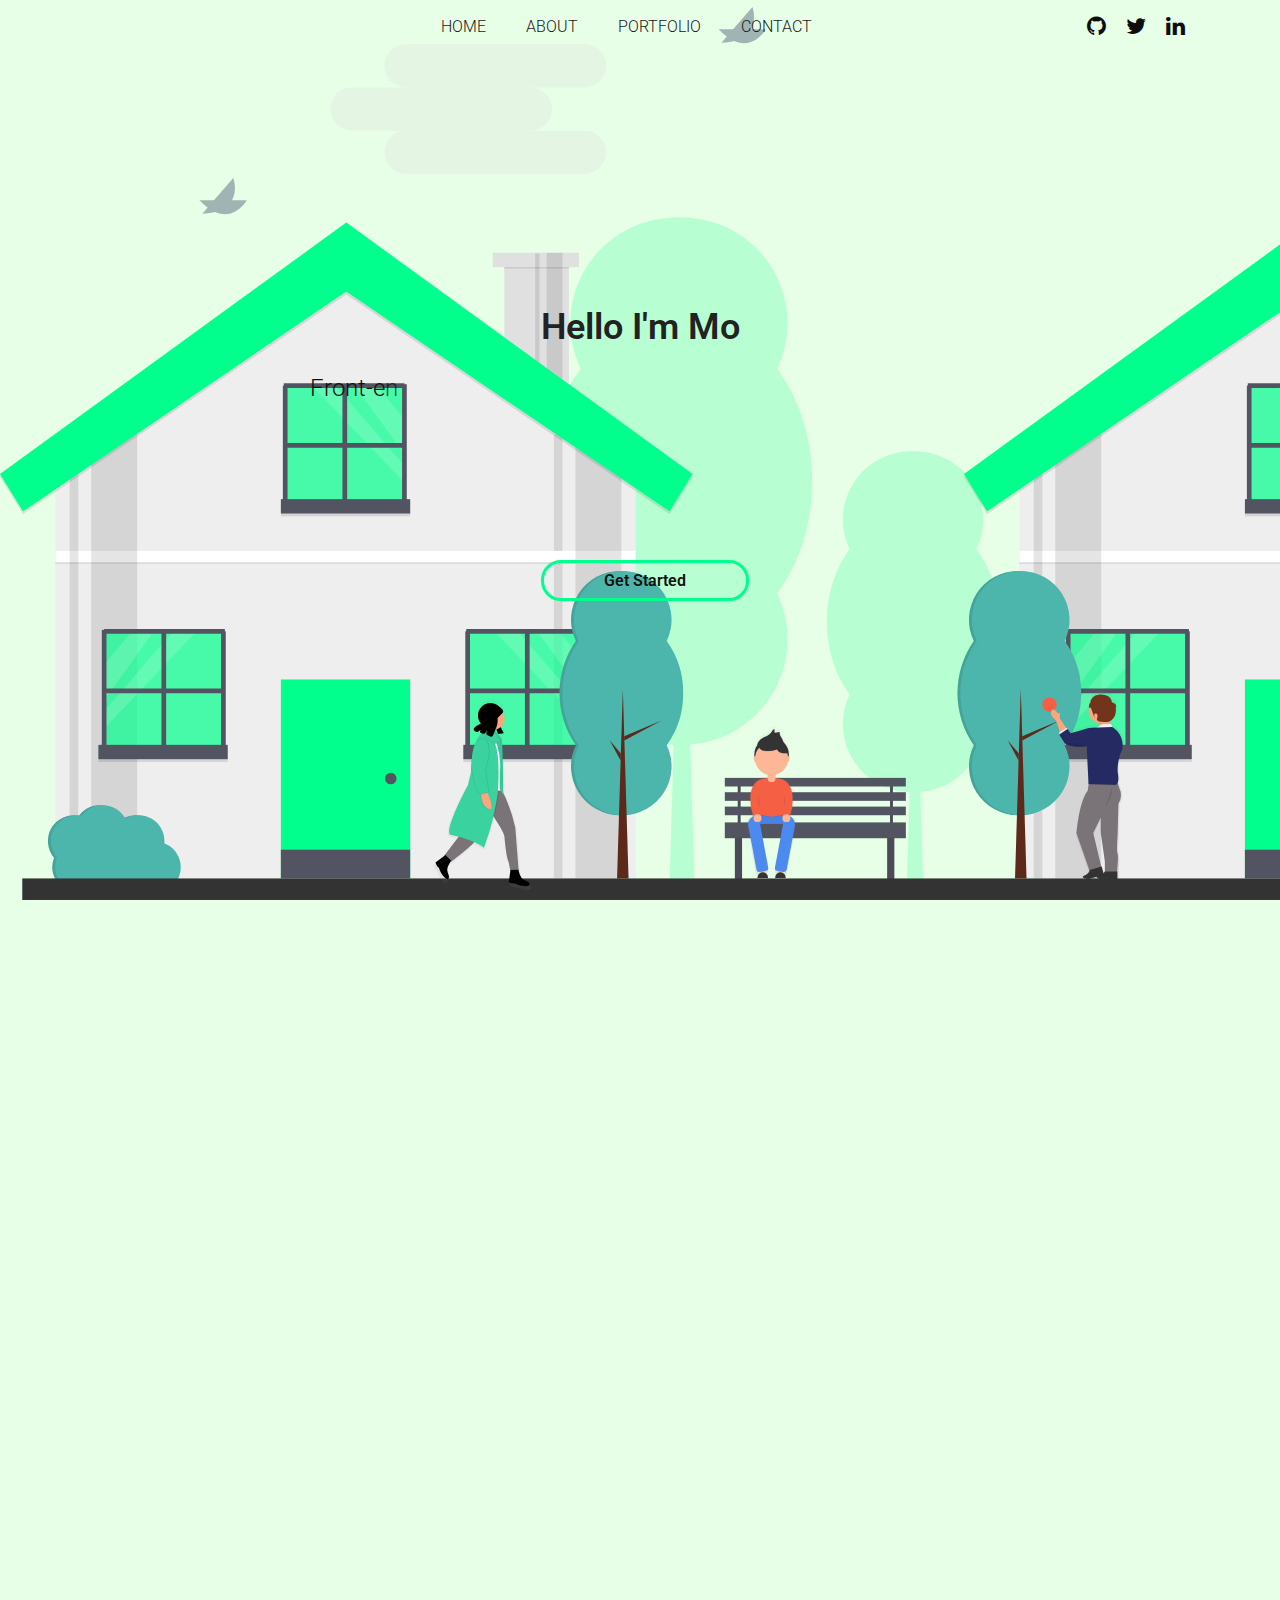
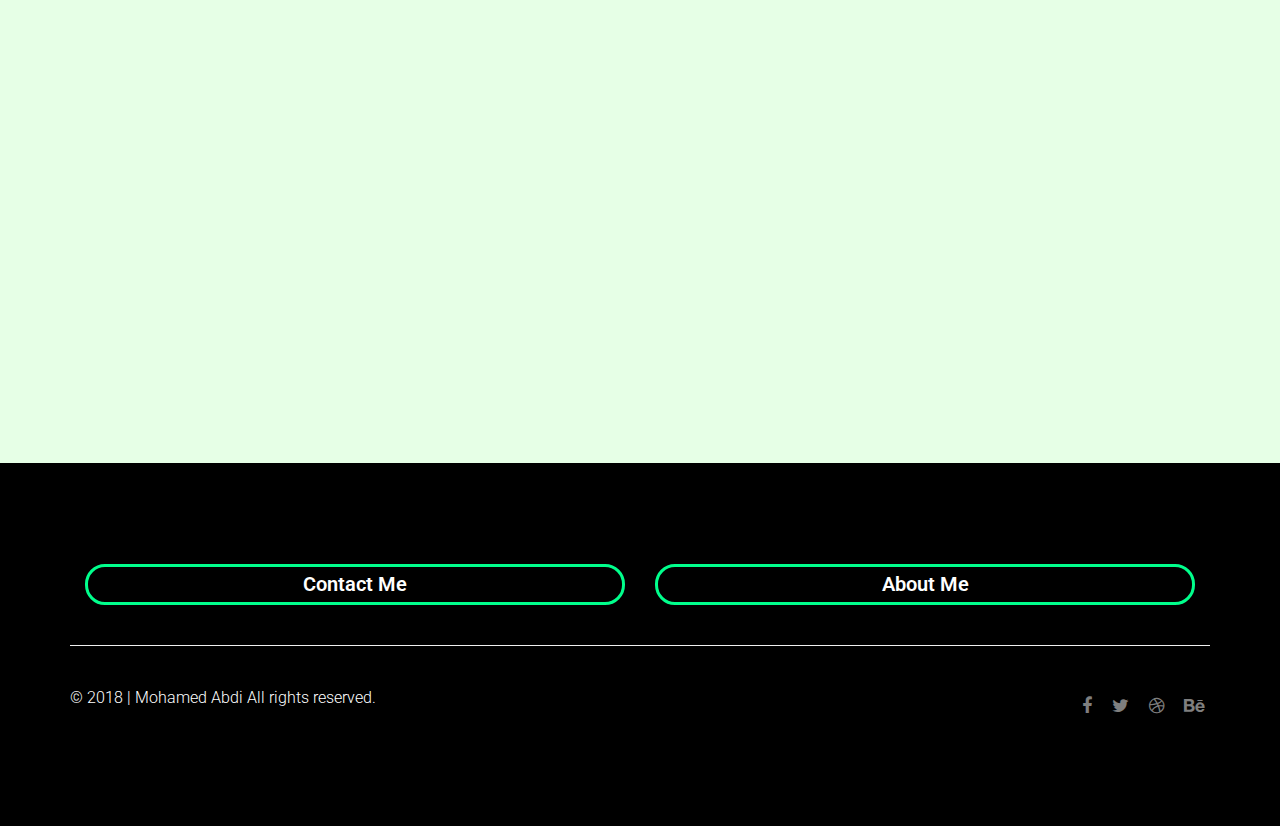
==== commit 086941c3: "contact form submits and works" ====
--- a/index.html
+++ b/index.html
@@ -14,7 +14,7 @@
 	<!-- meta character set -->
 	<meta charset="UTF-8">
 	<!-- Site Title -->
-	<title>I'm Mo</title>
+	<title>Welcome | Home</title>
 
 		<link href="https://fonts.googleapis.com/css?family=Poppins:300,500,600" rel="stylesheet">
 		<!--
@@ -76,7 +76,7 @@
 							
 							<h1>Hello I'm Mo</h1>
 							<div class="css-typing"></div>
-							<a href="#get_started" class="primary-btn animated slideInUp banner-btn">Get Started</a>
+							<a href="#get_started" class="primary-btn btn animated slideInUp banner-btn">Get Started</a>
 						</div>
 					</div>
 				</div>
@@ -157,53 +157,46 @@
 						          <span aria-hidden="true">&times;</span>
 						        </div>
 						      </div>
-						      <div class="modal-body">
+						      <form action="https://formspree.io/kaafi011@gmail.com" method="POST">
+						      	<div class="modal-body">
 						        <div class="md-form mb-1">
 						          <i class="fa fa-user prefix grey-text"></i>
-						          <input type="text" id="name" class="form-control validate" placeholder="Your name">
+						          <input type="text" id="name" class="form-control validate" name="name"placeholder="Your name">
 						          <label data-error="wrong" data-success="right" for="name"></label>
 						        </div>
 
 						        <div class="md-form mb-1">
 						          <i class="fa fa-envelope prefix grey-text"></i>
-						          <input type="email" id="email" class="form-control validate" placeholder="Your email">
+						          <input type="email" id="email" class="form-control validate" name="_replyto" placeholder="Your email">
 						          <label data-error="wrong" data-success="right" for="email"></label>
 						          <div class="help-block with-errors"></div>
 						        </div>
 
 						        <div class="md-form mb-1">
 						          <i class="fa fa-tag prefix grey-text"></i>
-						          <input type="text" id="subject" class="form-control validate" placeholder="Subject">
+						          <input type="text" id="subject" class="form-control validate" name="subject" placeholder="Subject">
 						          <label data-error="wrong" data-success="right" for="subject"></label>
 						          <div class="help-block with-errors"></div>
 						        </div>
 
 						        <div class="md-form">
 						          <i class="fa fa-pencil prefix grey-text"></i>
-						          <textarea type="text" id="message" class="md-textarea form-control" rows="4" placeholder="Your message"></textarea>
+						          <textarea type="text" id="message" class="md-textarea form-control" name="message" rows="4" placeholder="Your message"></textarea>
 						          <label data-error="wrong" data-success="right" for="message"></label>
 						          <div class="help-block with-errors"></div>
 						        </div>
 
 						      </div>
 						      <div class="modal-footer d-flex justify-content-center">
-						        <button class="btn btn-unique" type="submit" name="submit">Send <i class="fa fa-paper-plane-o ml-1"></i></button>
+						        <button class="btn btn-unique" type="submit" value="Send" ">Send <i class="fa fa-paper-plane-o ml-1"></i></button>
 						      </div>
+						      </form>
 						    </div>
 						  </div>
 						</div>
 
 						<div class="row">
-							<div class="col-md-6">
-								<div>
-								  <a href="#" id="contact-btn" class="primary-btn btn text-white" data-toggle="modal" data-target="#modalContactForm">Contact Me</a>
-								</div>
-						</div>
-						<div class="col-md-6">
-								<div>
-								  <a href="about.html" class="primary-btn btn text-white">About Me</a>
-								</div>
-							</div>
+							
 						
 					</div>
 				</div>
@@ -214,11 +207,20 @@
 		<footer class="section-full">
 			<div class="container">
 				<div class="row">
-					
-					
-				</div>
-				<div class="footer-bottom d-flex justify-content-between align-items-center">
-					<p class="text-white"> &copy; 2018  <a href="index.html" class="text-white">Mohamed Abdi</a> All rights reserved.</p>
+					<div class="col-sm-6">
+							<div>
+							  <a href="#" class="footer-btn btn text-white" data-toggle="modal" data-target="#modalContactForm">Contact Me</a>
+							</div>
+					</div>
+					<div class="col-sm-6">
+						<div>
+						  <a href="about.html" class="footer-btn btn text-white">About Me</a>
+						</div>
+					</div>
+				</div>
+				
+				<div class="row footer-bottom d-flex justify-content-between align-items-center">
+					<p class="text-white"> &copy; 2018 | Mohamed Abdi</a> All rights reserved.</p>
 					<div class="footer-social d-flex align-items-center">
 						<a href="#"><i class="fa fa-facebook"></i></a>
 						<a href="#"><i class="fa fa-twitter"></i></a>
@@ -227,6 +229,7 @@
 					</div>
 				</div>
 			</div>
+
 		</footer>
 
 		<!-- initialize AOS animation  -->
--- a/css/main.css
+++ b/css/main.css
@@ -229,9 +229,8 @@
 
 .primary-btn {
   line-height: 35px;
-  padding: 0 40px;
+  padding: 0 60px;
   border-radius: 20px;
-  margin: 0 auto;
   margin-left: 90px;
   background: transparent;
   border: 3px solid #00ff8c;
@@ -244,7 +243,32 @@
   transition: all 0.3s ease 0s;
   cursor: pointer;
 }
-
+.footer-btn {
+  line-height: 35px;
+  padding: 0 70px;
+  font-size:20px;
+  border-radius: 20px;
+  margin-bottom: 10px;
+  background: transparent;
+  border: 3px solid #00ff8c;
+  color: #000;
+  display: flex;
+  justify-content: space-around;
+  font-weight: 600;
+  -webkit-transition: all 0.3s ease 0s;
+  -moz-transition: all 0.3s ease 0s;
+  -o-transition: all 0.3s ease 0s;
+  transition: all 0.3s ease 0s;
+  cursor: pointer;
+}
+.footer-btn:hover {
+   background: #00ff8c;
+  color: #111;
+  box-shadow: 0px 15px 25px 0px rgba(60, 64, 143, 0.2);
+}
+.footer-btn:focus{
+  outline: none;
+}
 .primary-btn:focus {
   outline: none;
 }
@@ -264,7 +288,7 @@
 .primary-btn:hover {
   background: #00ff8c;
   color: #111;
-  box-shadow: 0px 10px 20px 0px rgba(60, 64, 143, 0.2);
+  box-shadow: 0px 15px 25px 0px rgba(60, 64, 143, 0.2);
 }
 
 .section-title {
@@ -315,7 +339,7 @@
   align-items: center;
 }
 .main-menu {
-  margin-left:80px;
+  margin-left:90px;
 }
 
 @media (max-width: 767px) {
@@ -435,8 +459,7 @@
   background: url(../img/ordinary_day.svg);
   background-color: rgb(230, 255, 230);    
   background-repeat: no-repeat;
-  background-size: cover;
-
+  background-size: auto 100%;
 }
 .banner-content {
   color:#fff !important;
@@ -450,21 +473,12 @@
   background-size: contain;
 
 }
-  .css-typing {
-    font-size: 16px;
-    position: relative;
-    bottom: 20px;
+ .banner-content{
+  position: relative;
+  bottom:40px;
 
   }
-}
-
-
-
-.overlay-bg {
-  background: -moz-linear-gradient(left, rgb(255, 255, 128) 0%, rgb(0, 230, 126) 100%);
-  background: -webkit-linear-gradient(left, rgb(255, 255, 128) 0%, rgb(0, 230, 126) 100%);
-  background: linear-gradient(to left, rgb(255, 255, 128) 0%, rgb(0, 230, 126) 100%);
-  opacity: 0.2;
+ 
 }
 
 .css-typing {
@@ -477,8 +491,8 @@
 /*about me card */
 .card {
     box-shadow: 0 4px 8px 0 rgba(0, 0, 0, 0.2);
-    width: auto;
-    max-width: 320px;
+    width: auto 100%;
+    max-width: 300px;
     height:100%;
     margin-bottom: 0;
     text-align: center;
@@ -801,8 +815,11 @@
 }
 
 .cta-area {
-  background: #3d4191;
-  padding: 60px 0;
+  background: #000;
+  
+}
+#contact-btn {
+ align-items: center;
 }
 
 @media (max-width: 767px) {
@@ -812,7 +829,7 @@
 }
 
 footer {
-  background: #222222;
+  background: #000;
 }
 
 footer .footer-nav {
@@ -834,6 +851,7 @@
 }
 
 .footer-bottom {
+  margin-top: 30px;
   padding-top: 40px;
   border-top: 1px solid #eee;
 }
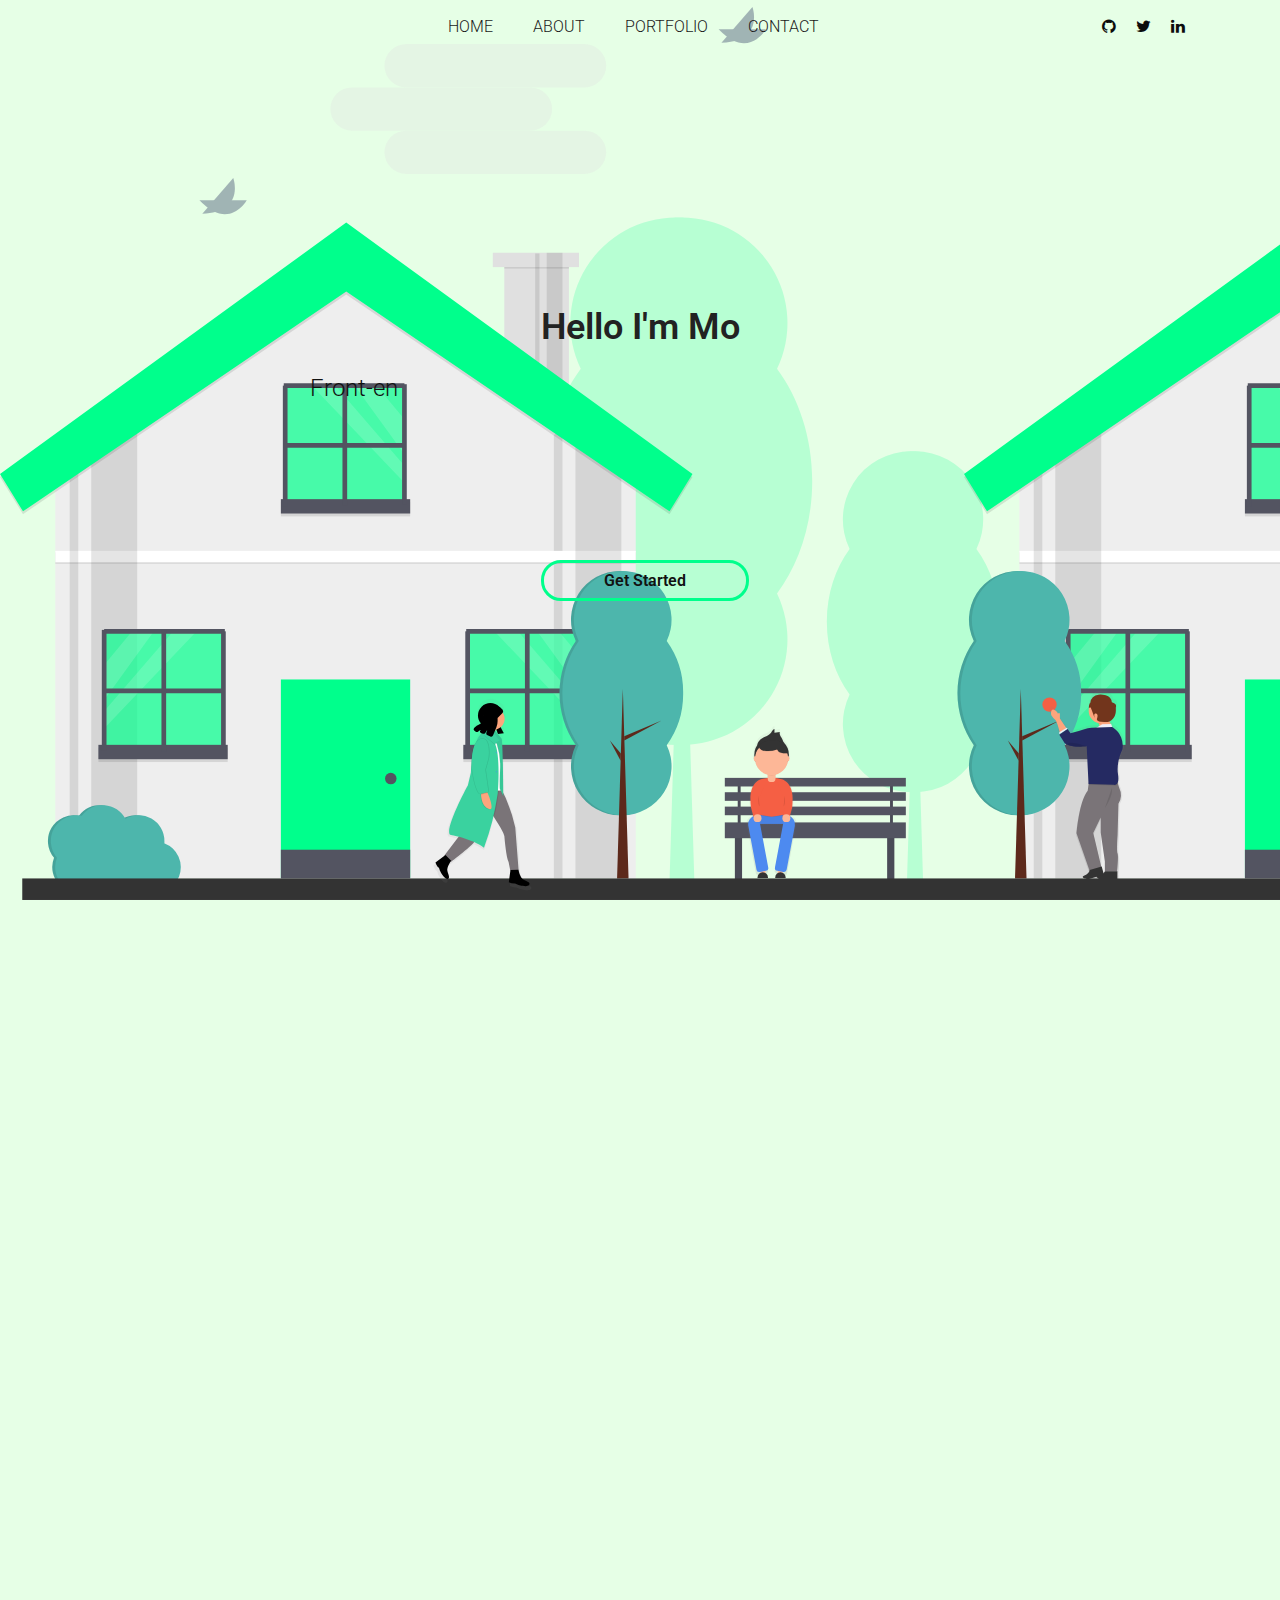
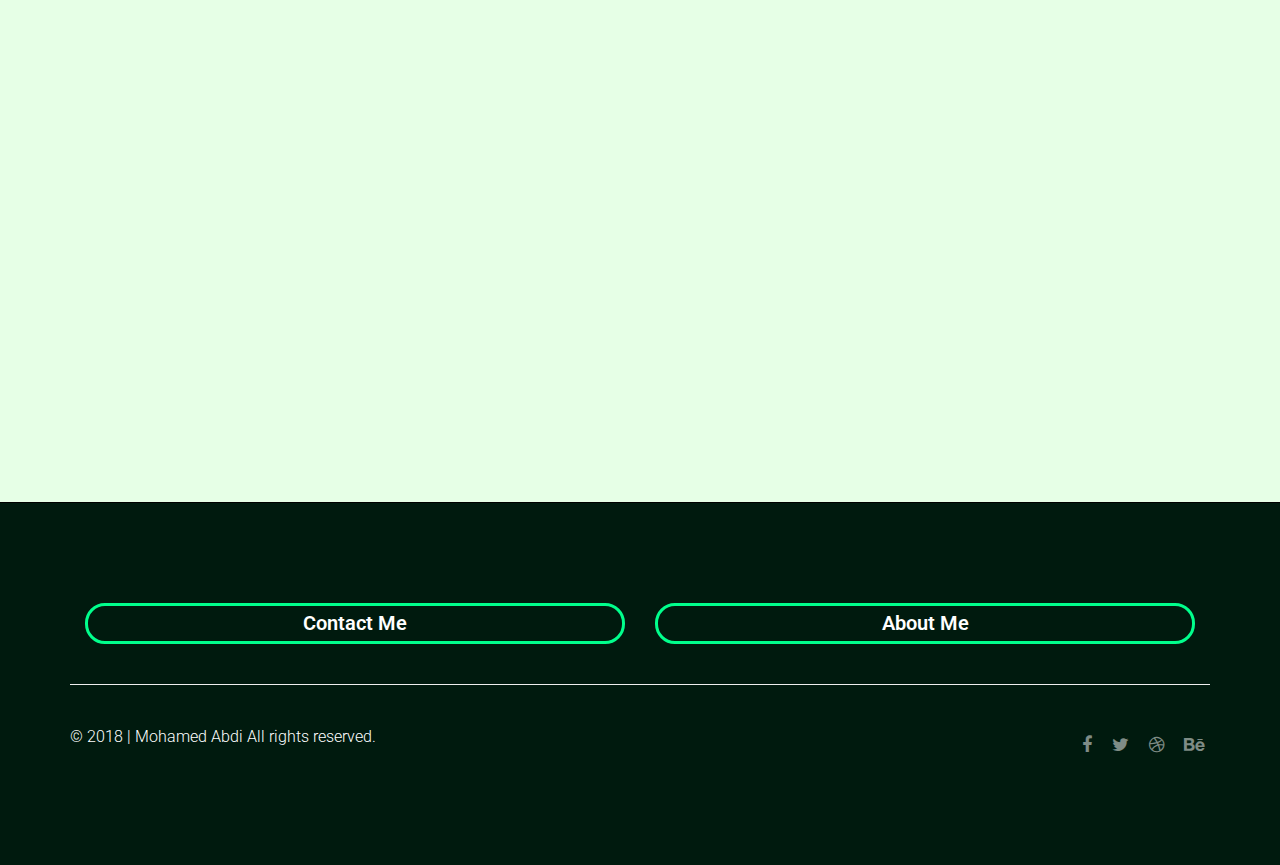
==== commit 0c812fb3: "bug fix" ====
--- a/index.html
+++ b/index.html
@@ -121,6 +121,7 @@
 					<div class="col-md-4 single-service" data-aos="flip-right" data-aos-delay="800">
 							<div class="card">
 								<br>
+								<br><br>
 								  <img class="card-img-top" src="img/features_overview.svg" alt="Card image cap">
 								  <div class="card-body">
 								    <h5 class="card-title">DYNAMIC</h5>
--- a/css/main.css
+++ b/css/main.css
@@ -492,7 +492,8 @@
 .card {
     box-shadow: 0 4px 8px 0 rgba(0, 0, 0, 0.2);
     width: auto 100%;
-    max-width: 300px;
+    max-width: 350px;
+    margin: 0 auto;
     height:100%;
     margin-bottom: 0;
     text-align: center;
@@ -507,6 +508,7 @@
 }
 
 button {
+  margin-bottom: 0;
     border: none;
     display: inline-block;
     padding: 8px;
@@ -518,6 +520,7 @@
     font-size: 18px;
     border-bottom-left-radius: 10px;
     border-bottom-right-radius: 10px;
+}
 }
 
 a {
@@ -829,7 +832,7 @@
 }
 
 footer {
-  background: #000;
+  background: #001a0e;
 }
 
 footer .footer-nav {
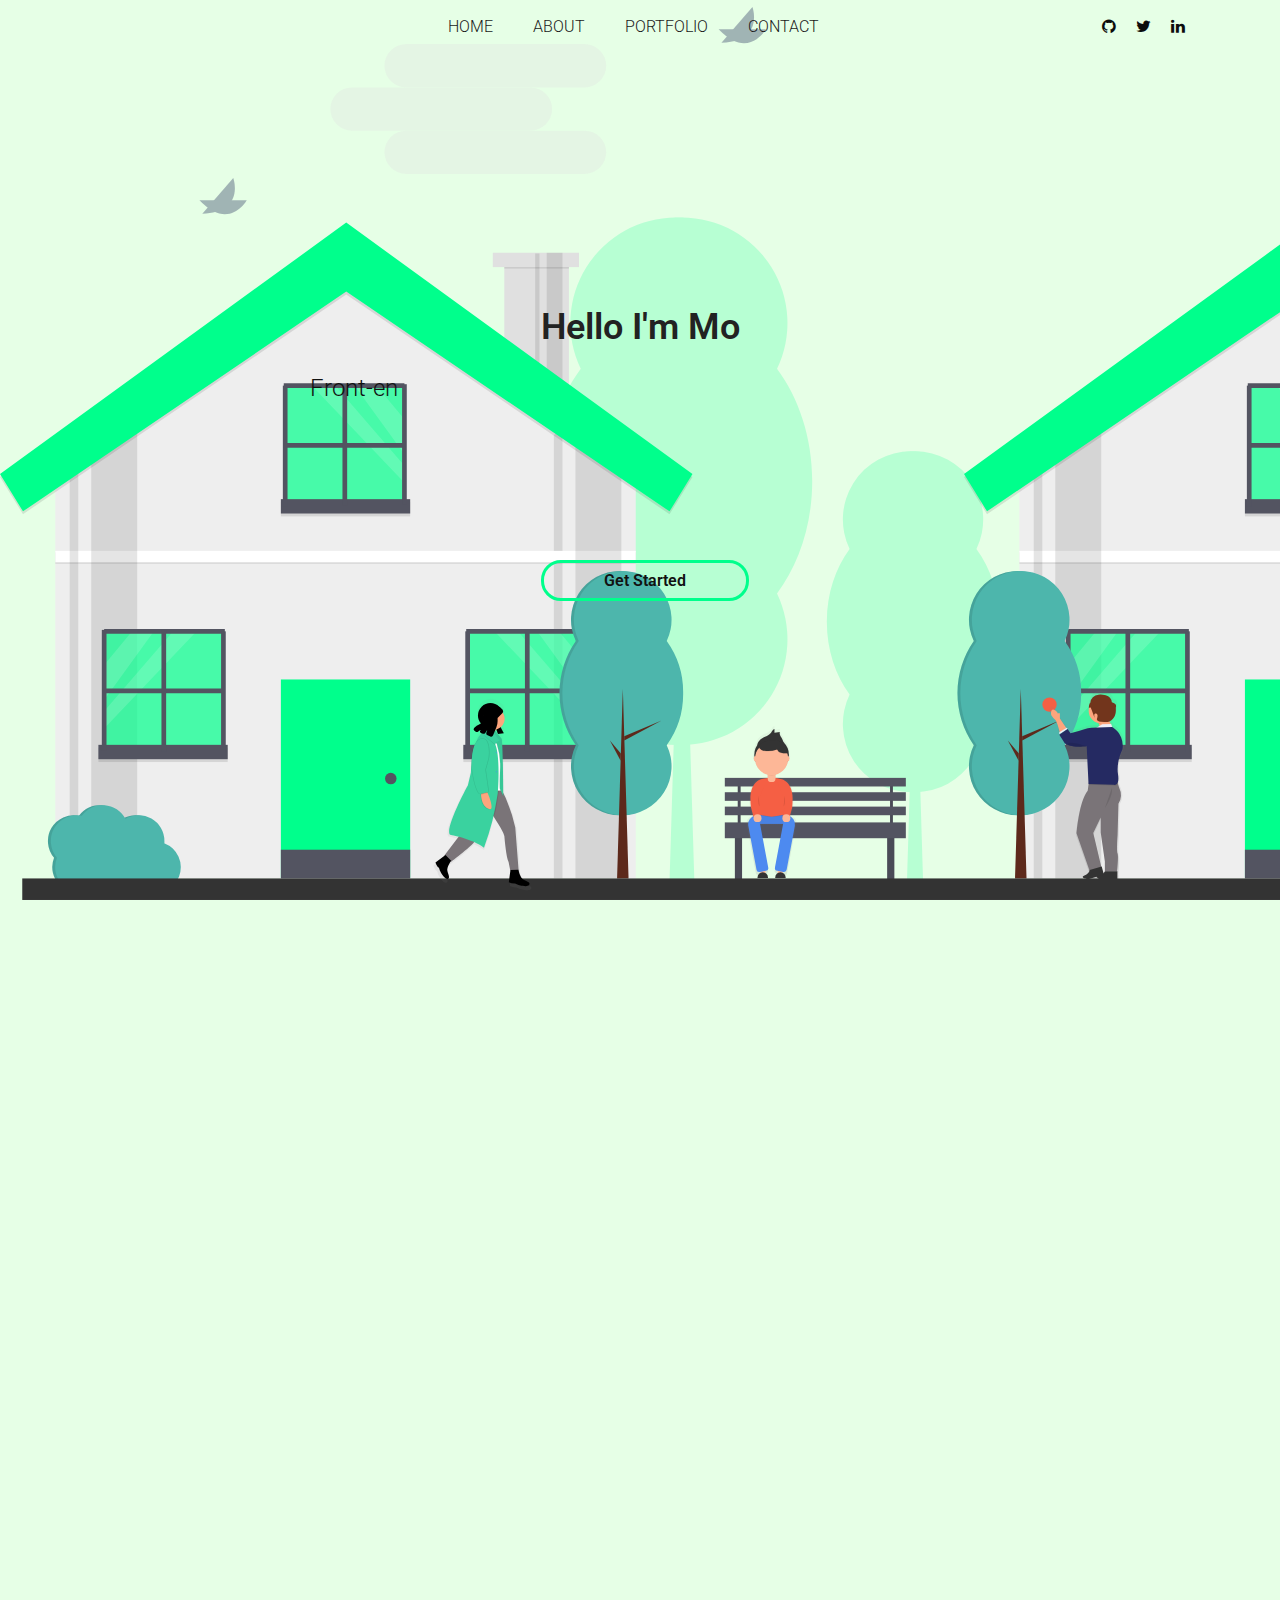
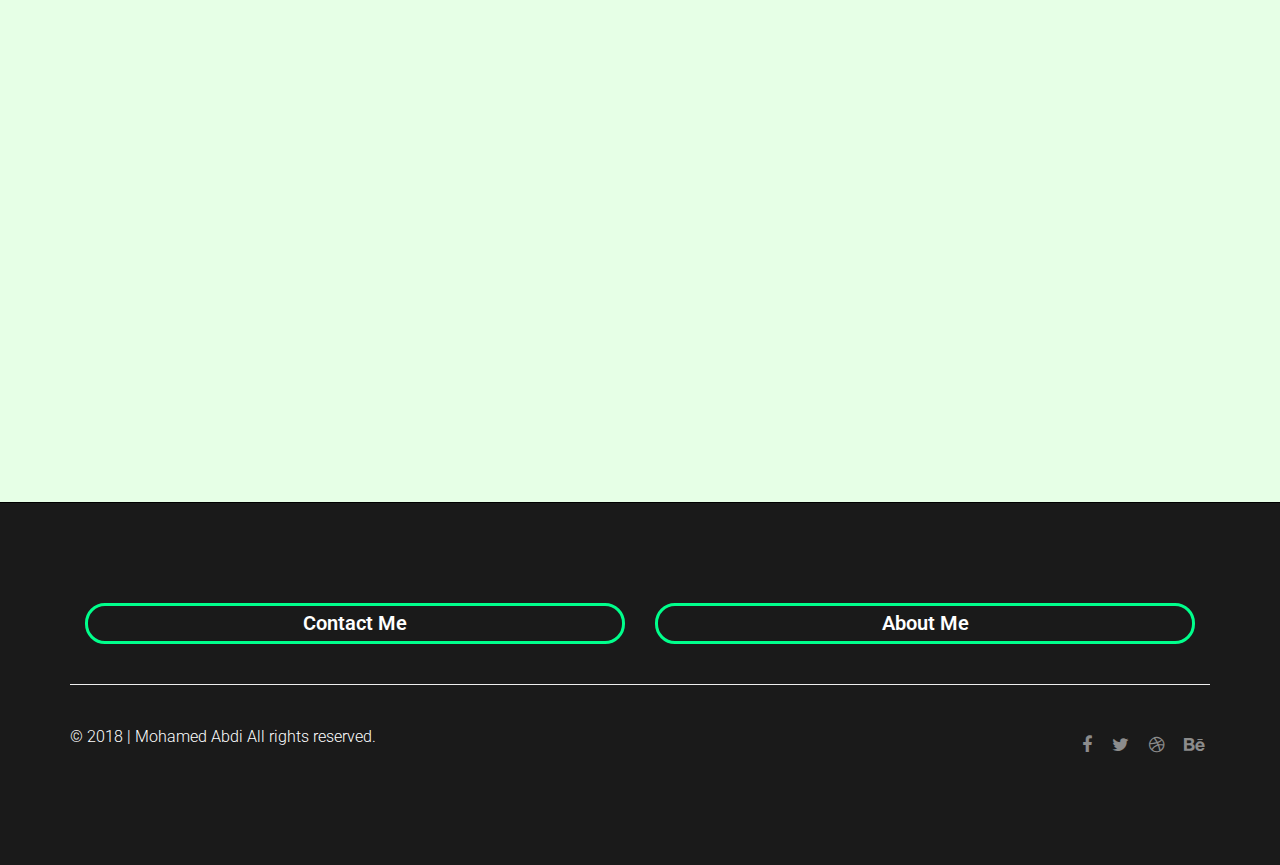
==== commit 645cbf0e: "this commit va;idates the html pages" ====
--- a/index.html
+++ b/index.html
@@ -121,7 +121,7 @@
 					<div class="col-md-4 single-service" data-aos="flip-right" data-aos-delay="800">
 							<div class="card">
 								<br>
-								<br><br>
+								
 								  <img class="card-img-top" src="img/features_overview.svg" alt="Card image cap">
 								  <div class="card-body">
 								    <h5 class="card-title">DYNAMIC</h5>
@@ -149,12 +149,12 @@
 				<div class="row justify-content-center">
 					<div class="col-lg-10 d-flex no-flex-xs  align-items-center">
 						
-						<div class="modal fade" id="modalContactForm" tabindex="-1" role="dialog" aria-labelledby="myModalLabel" aria-hidden="true">
+						<div class="modal fade" id="modalContactForm" tabindex="-1" role="dialog" aria-hidden="true">
 						  <div class="modal-dialog" role="document">
 						    <div class="modal-content">
 						      <div class="modal-header text-center">
 						        <h4 class="modal-title w-100 font-weight-bold">Drop me a line</h4>
-						        <div type="button" class="close" data-dismiss="modal" aria-label="Close">
+						        <div  class="close" data-dismiss="modal" aria-label="Close">
 						          <span aria-hidden="true">&times;</span>
 						        </div>
 						      </div>
@@ -162,7 +162,7 @@
 						      	<div class="modal-body">
 						        <div class="md-form mb-1">
 						          <i class="fa fa-user prefix grey-text"></i>
-						          <input type="text" id="name" class="form-control validate" name="name"placeholder="Your name">
+						          <input type="text" id="name" class="form-control validate" name="name" placeholder="Your name">
 						          <label data-error="wrong" data-success="right" for="name"></label>
 						        </div>
 
@@ -182,14 +182,14 @@
 
 						        <div class="md-form">
 						          <i class="fa fa-pencil prefix grey-text"></i>
-						          <textarea type="text" id="message" class="md-textarea form-control" name="message" rows="4" placeholder="Your message"></textarea>
+						          <textarea id="message" class="md-textarea form-control" name="message" rows="4" placeholder="Your message"></textarea>
 						          <label data-error="wrong" data-success="right" for="message"></label>
 						          <div class="help-block with-errors"></div>
 						        </div>
 
 						      </div>
 						      <div class="modal-footer d-flex justify-content-center">
-						        <button class="btn btn-unique" type="submit" value="Send" ">Send <i class="fa fa-paper-plane-o ml-1"></i></button>
+						        <button class="btn btn-unique" type="submit" value="Send">Send <i class="fa fa-paper-plane-o ml-1"></i></button>
 						      </div>
 						      </form>
 						    </div>
@@ -221,7 +221,7 @@
 				</div>
 				
 				<div class="row footer-bottom d-flex justify-content-between align-items-center">
-					<p class="text-white"> &copy; 2018 | Mohamed Abdi</a> All rights reserved.</p>
+					<p class="text-white"> &copy; 2018 | Mohamed Abdi All rights reserved.</p>
 					<div class="footer-social d-flex align-items-center">
 						<a href="#"><i class="fa fa-facebook"></i></a>
 						<a href="#"><i class="fa fa-twitter"></i></a>
@@ -231,7 +231,7 @@
 				</div>
 			</div>
 
-		</footer>
+	</footer>
 
 		<!-- initialize AOS animation  -->
 		<script src="https://unpkg.com/aos@2.3.1/dist/aos.js"></script>
@@ -240,7 +240,7 @@
 		</script>
 		
 		<script src="https://code.jquery.com/jquery-3.2.1.slim.min.js" integrity="sha384-KJ3o2DKtIkvYIK3UENzmM7KCkRr/rE9/Qpg6aAZGJwFDMVNA/GpGFF93hXpG5KkN" crossorigin="anonymous"></script>
-    	<script src="https://maxcdn.bootstrapcdn.com/bootstrap/4.0.0/js/bootstrap.min.js" integrity="sha384-JZR6Spejh4U02d8jOt6vLEHfe/JQGiRRSQQxSfFWpi1MquVdAyjUar5+76PVCmYl" crossorigin="anonymous"></script>
+    <script src="https://maxcdn.bootstrapcdn.com/bootstrap/4.0.0/js/bootstrap.min.js" integrity="sha384-JZR6Spejh4U02d8jOt6vLEHfe/JQGiRRSQQxSfFWpi1MquVdAyjUar5+76PVCmYl" crossorigin="anonymous"></script>
 		<script src="js/vendor/jquery-2.2.4.min.js"></script>		
 		<script src="js/jquery.sticky.js"></script>
 		<script src="js/mixitup.min.js"></script>
--- a/css/main.css
+++ b/css/main.css
@@ -178,7 +178,9 @@
   clear: both;
 }
 
-
+.margin-top {
+
+}
 
 .text-white {
   color: #fff;
@@ -597,7 +599,7 @@
     width: 95%;
     height: auto;
     margin: 40px auto;
-    background-color: #fff;
+    background-color: rgb(230, 255, 230);
     //border: 1px solid #cdcdcd;
     padding: 10px;
     border-radius:20px;
@@ -832,7 +834,7 @@
 }
 
 footer {
-  background: #001a0e;
+  background: #1a1a1a;
 }
 
 footer .footer-nav {
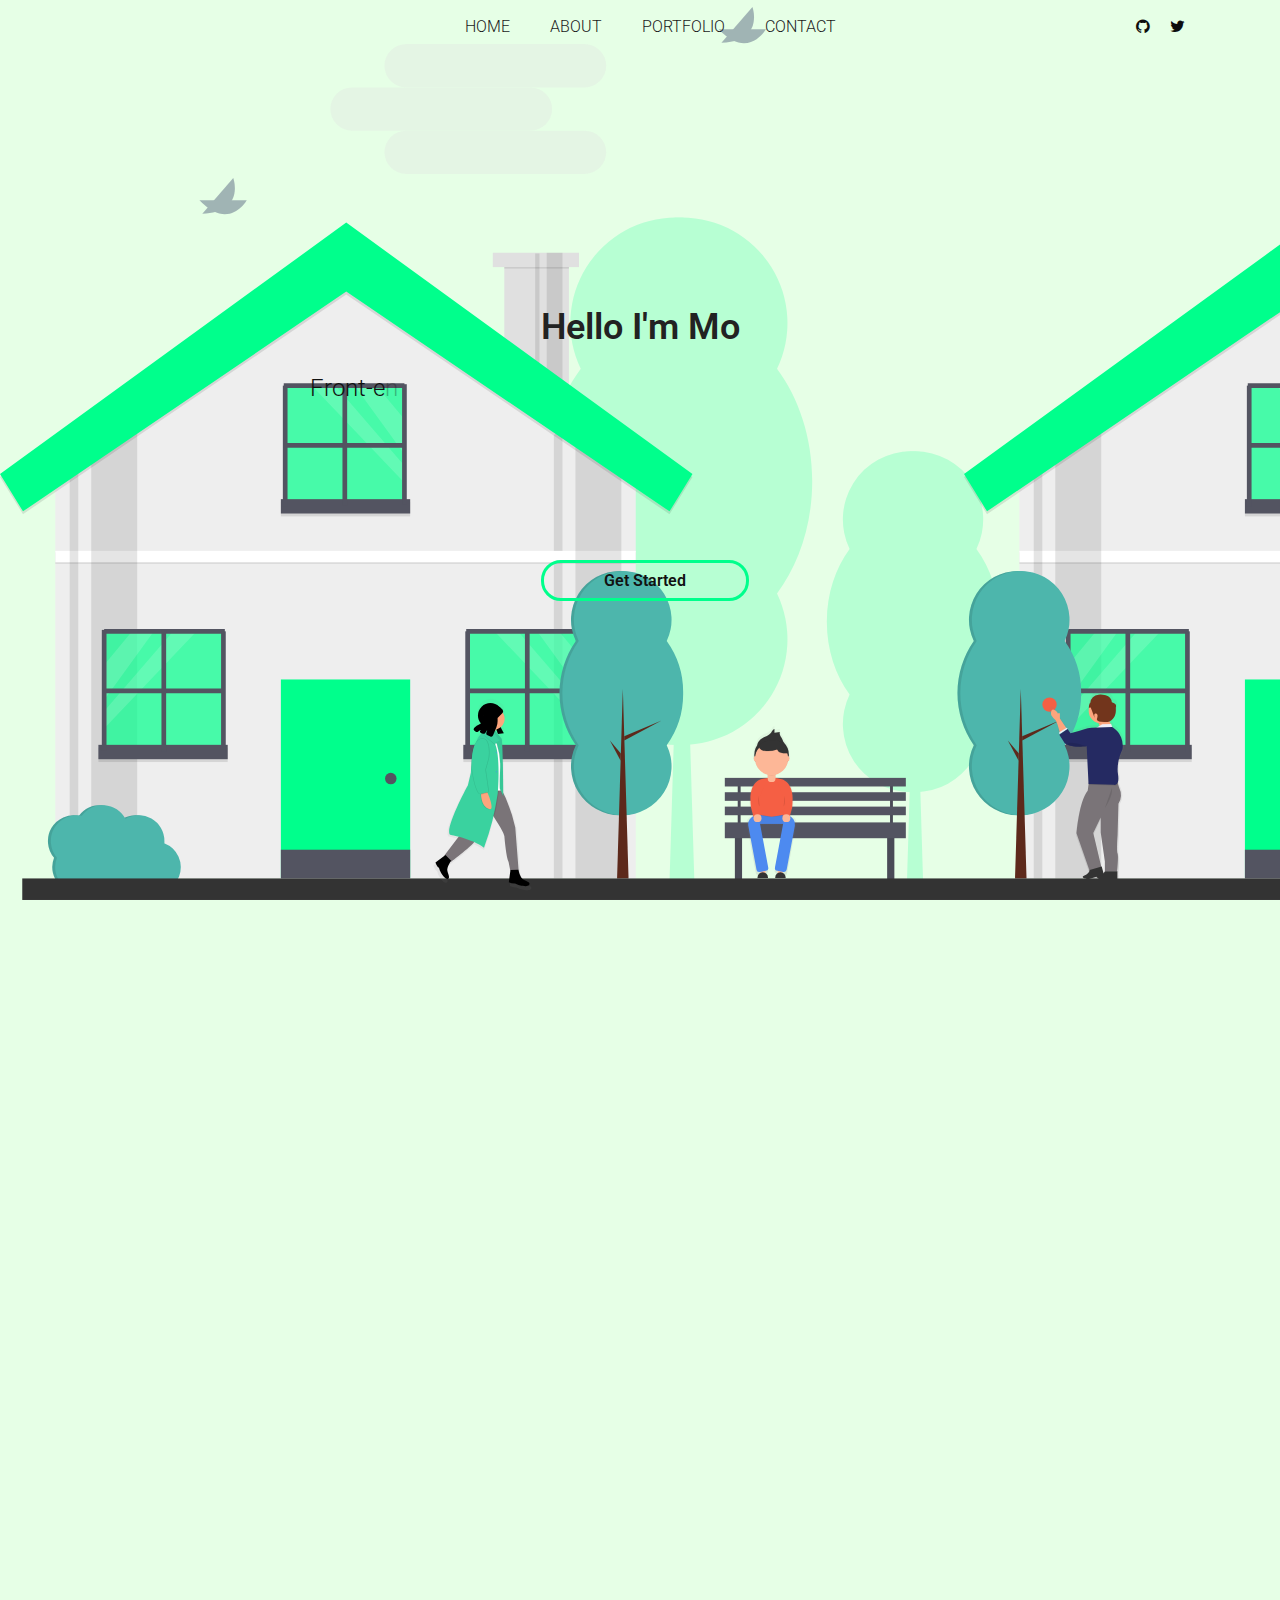
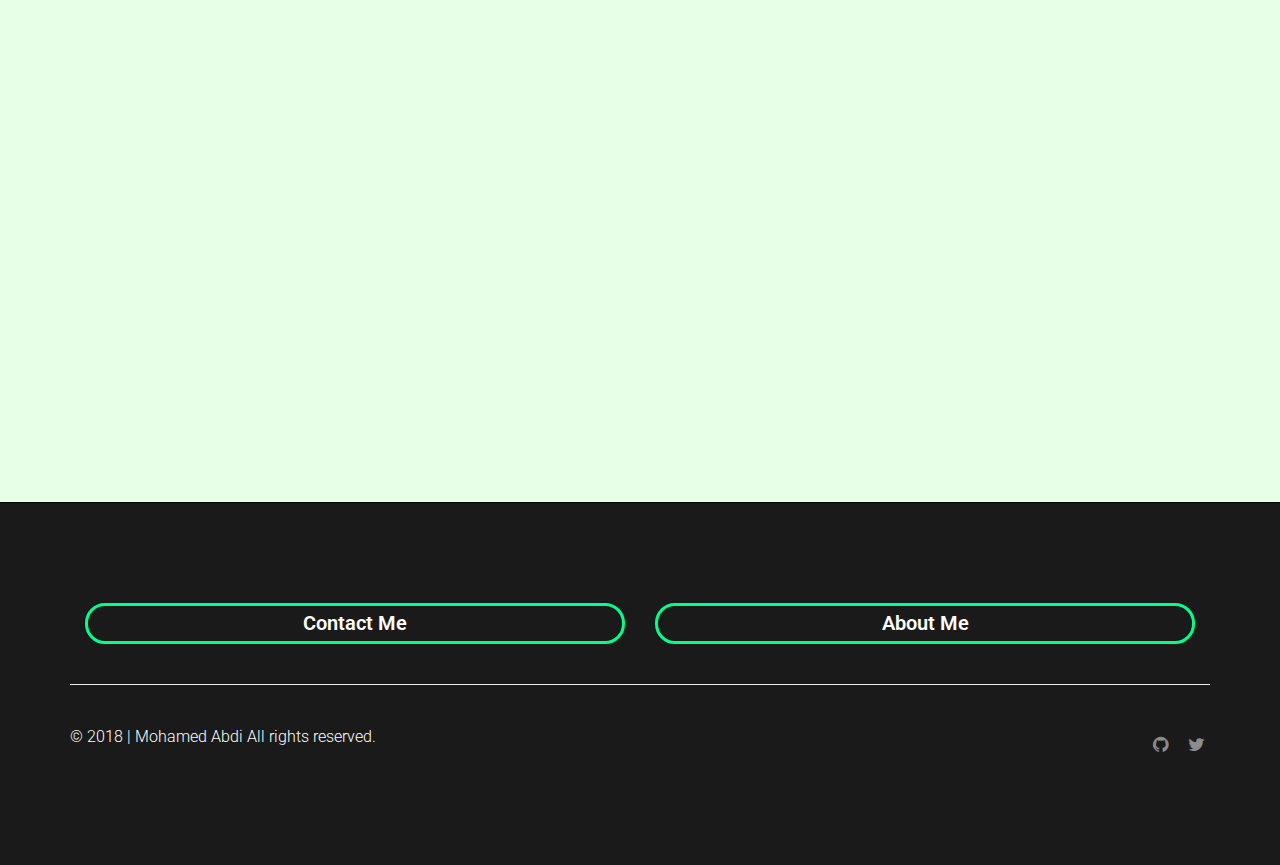
==== commit ece80476: "removed all linkedin icons" ====
--- a/index.html
+++ b/index.html
@@ -47,7 +47,7 @@
 								<ul class="main-menu  animated fadeInDown delay-1s">
 									<li><a href="#">Home</a></li>
 									<li><a href="about.html">About</a></li>
-									<li><a href="#protfolio">Portfolio</a></li>
+									<li><a href="work.html">Portfolio</a></li>
 
 									<li><a data-toggle="modal" data-target="#modalContactForm" href="#">Contact</a></li>
 								</ul>
@@ -56,9 +56,8 @@
 							
 						</div>
 						<div class="header-social animated flipInX delay-1s d-flex ">
-								<a href="#"><i class="fa fa-github"></i></a>
-								<a href="#"><i class="fa fa-twitter"></i></a>
-								<a href="#"><i class="fa fa-linkedin"></i></a>
+								<a href="https://github.com/mkaafi" target="_blank"><i class="fa fa-github"></i></a>
+								<a href="https://twitter.com/kaafi011" target="_blank"><i class="fa fa-twitter"></i></a>
 							</div>
 						
 					</div>
@@ -92,7 +91,7 @@
 					<div class="col-lg-7">
 						<div class="section-title text-center"  data-aos="flip-up" data-aos-delay="1000">
 							<h2 class="text-uppercase">Overview</h2>
-							<hr class="style-four">
+							<hr class="style-four" style="width:30%">
 							<h3>Create responsive websites that work on a wide range of devices. Assist with production of clean and functional design that Bridge communication gap between your product and customers.</h3>
 						</div>
 					</div>
@@ -205,7 +204,7 @@
 		</div>
 		</section>
 		<!-- End Cta Area -->
-		<footer class="section-full">
+	<footer class="section-full">
 			<div class="container">
 				<div class="row">
 					<div class="col-sm-6">
@@ -223,10 +222,8 @@
 				<div class="row footer-bottom d-flex justify-content-between align-items-center">
 					<p class="text-white"> &copy; 2018 | Mohamed Abdi All rights reserved.</p>
 					<div class="footer-social d-flex align-items-center">
-						<a href="#"><i class="fa fa-facebook"></i></a>
-						<a href="#"><i class="fa fa-twitter"></i></a>
-						<a href="#"><i class="fa fa-dribbble"></i></a>
-						<a href="#"><i class="fa fa-behance"></i></a>
+						<a href="https://github.com/mkaafi" target="_blank"><i class="fa fa-github"></i></a>
+						<a href="https://twitter.com/kaafi011" target="_blank"><i class="fa fa-twitter"></i></a>
 					</div>
 				</div>
 			</div>
@@ -243,7 +240,6 @@
     <script src="https://maxcdn.bootstrapcdn.com/bootstrap/4.0.0/js/bootstrap.min.js" integrity="sha384-JZR6Spejh4U02d8jOt6vLEHfe/JQGiRRSQQxSfFWpi1MquVdAyjUar5+76PVCmYl" crossorigin="anonymous"></script>
 		<script src="js/vendor/jquery-2.2.4.min.js"></script>		
 		<script src="js/jquery.sticky.js"></script>
-		<script src="js/mixitup.min.js"></script>
 		<script src="js/main.js"></script>
 	</body>
 </html>
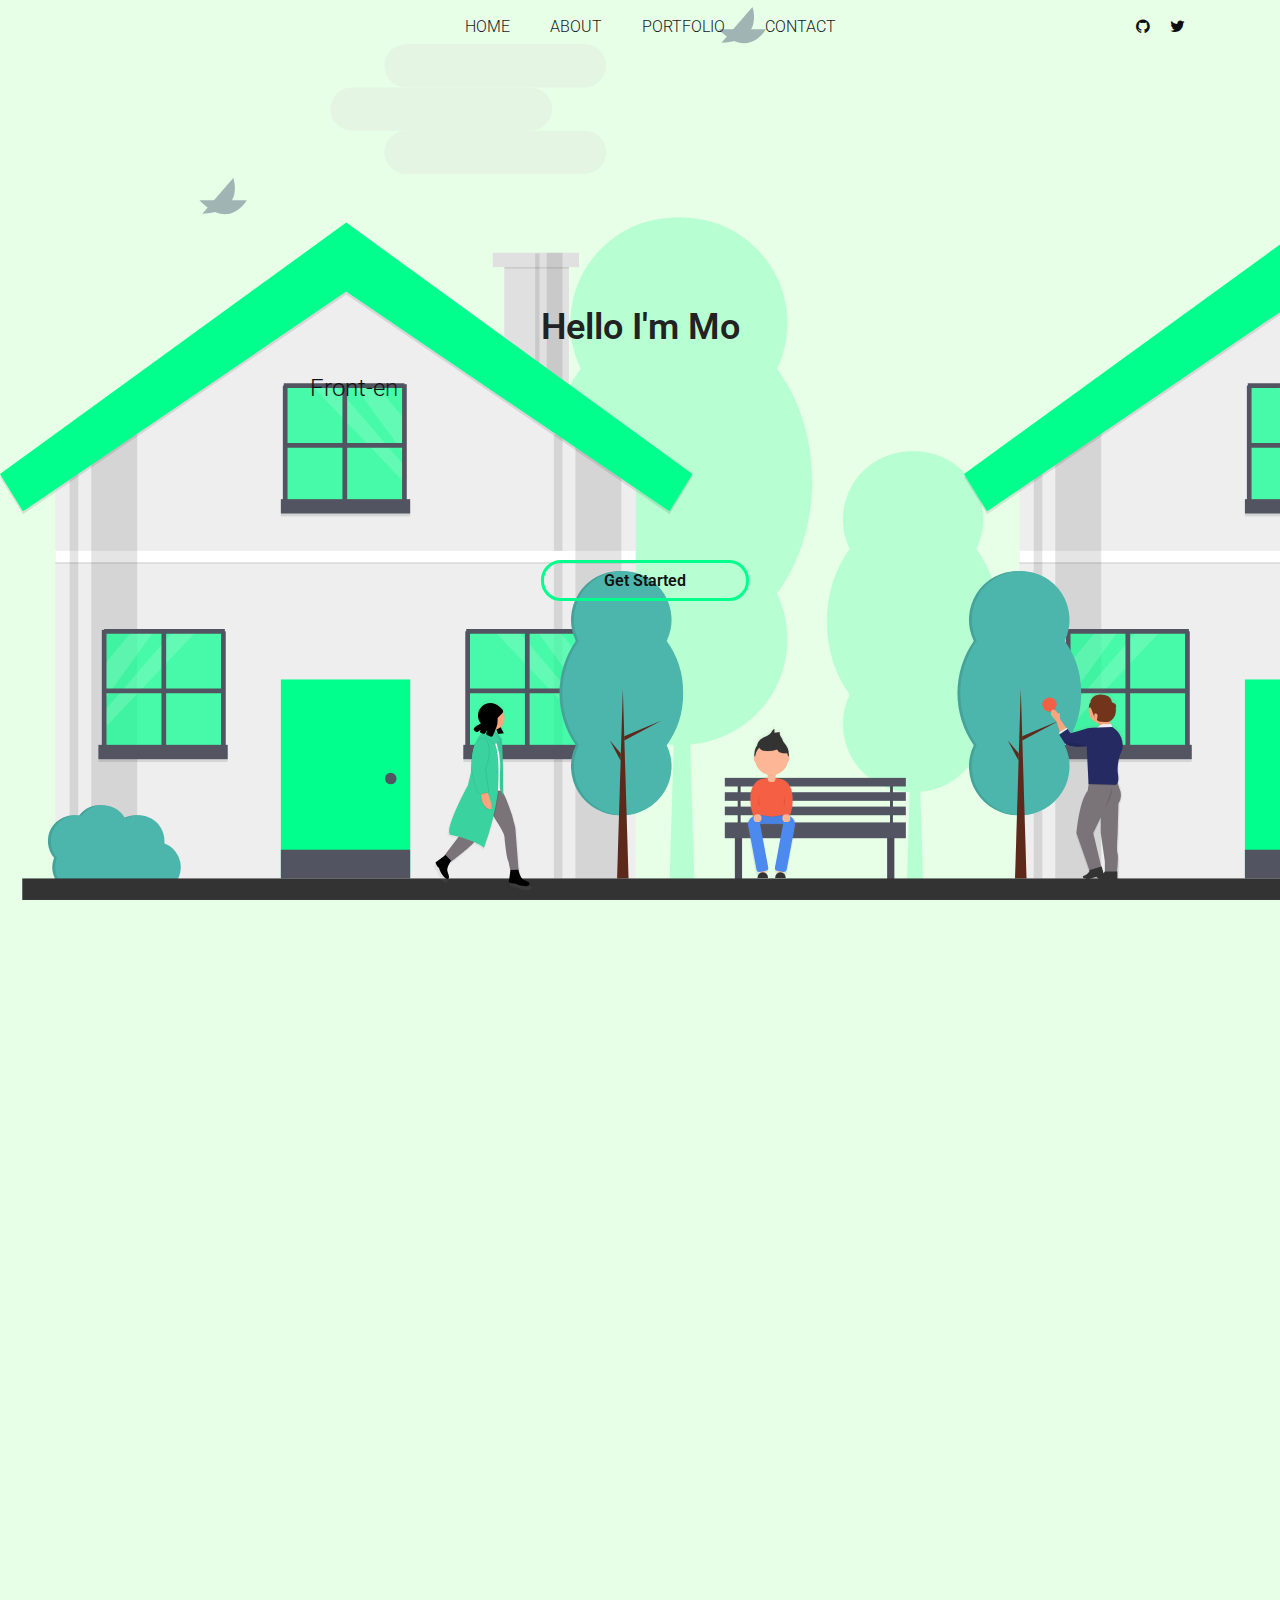
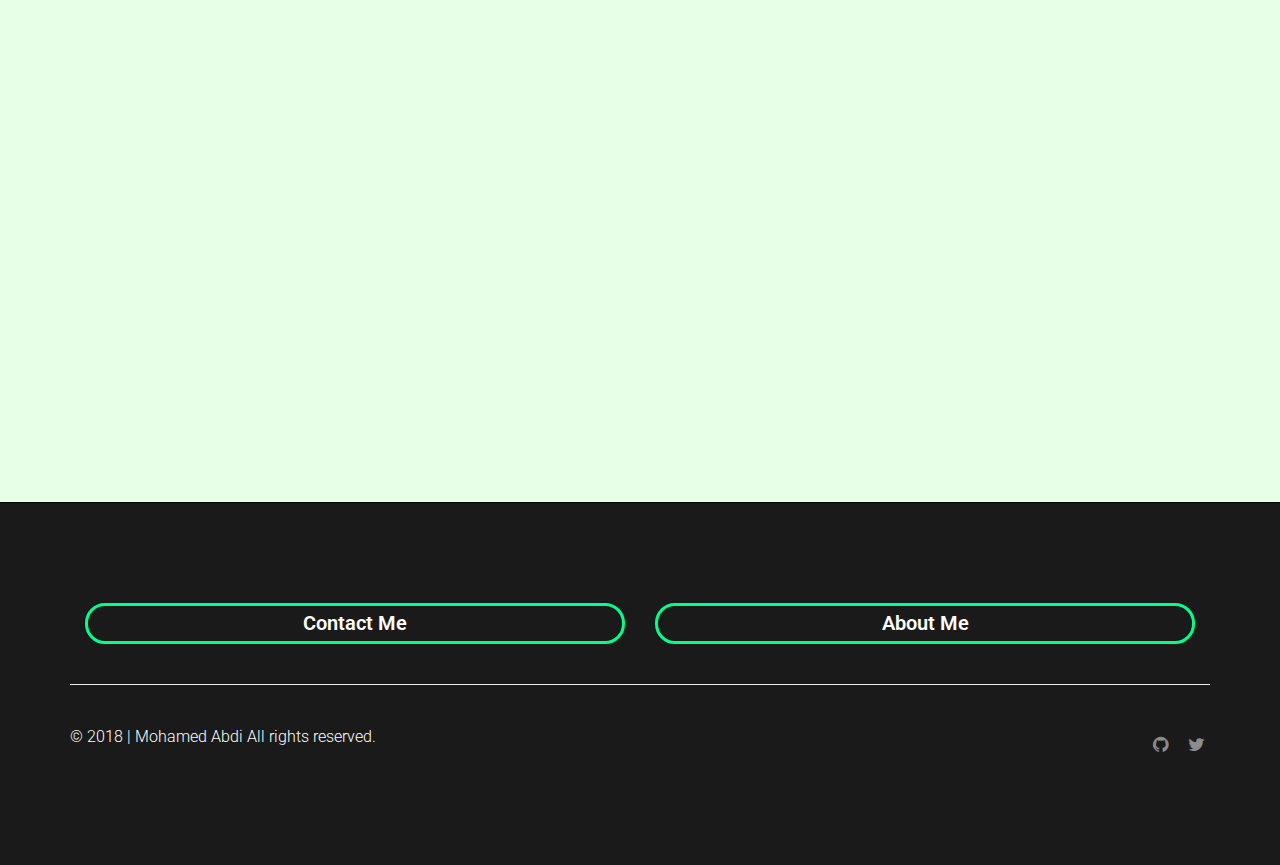
==== commit 22df704a: "added google adsense" ====
--- a/index.html
+++ b/index.html
@@ -15,6 +15,8 @@
 	<meta charset="UTF-8">
 	<!-- Site Title -->
 	<title>Welcome | Home</title>
+	<!-- google Adsense -->
+	<script data-ad-client="ca-pub-1891974369411800" async src="https://pagead2.googlesyndication.com/pagead/js/adsbygoogle.js"></script>
 
 		<link href="https://fonts.googleapis.com/css?family=Poppins:300,500,600" rel="stylesheet">
 		<!--
